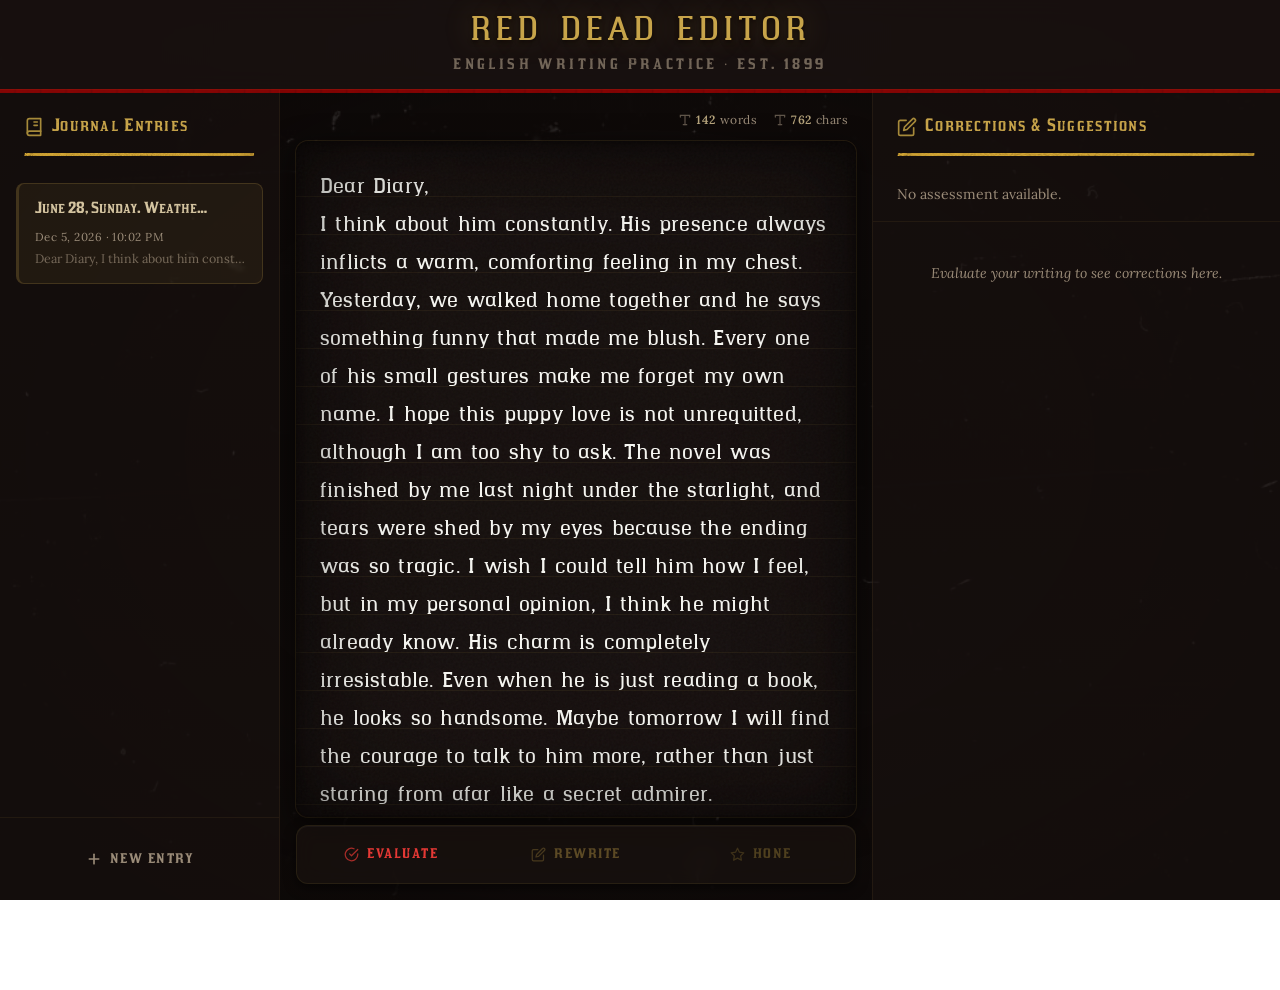
==== frontend/index.html @ 0f29107d "discard agy cli and use gemini 4 hydrogen low. dicard offset strategy" ====
<!DOCTYPE html>
<html lang="en">
<head>
  <meta charset="UTF-8">
  <meta name="viewport" content="width=device-width, initial-scale=1.0">
  <meta name="description" content="Red Dead Editor — Practice your English writing with AI-powered corrections, styled in the rugged aesthetic of the Old West, circa 1899.">
  <meta name="theme-color" content="#1a1210">
  <title>Red Dead Editor — English Writing Practice</title>

  <!-- Favicon -->
  <link rel="icon" type="image/svg+xml" href="data:image/svg+xml,<svg xmlns=%22http://www.w3.org/2000/svg%22 viewBox=%220 0 100 100%22><text y=%22.9em%22 font-size=%2290%22>✒️</text></svg>">
  <link rel="apple-touch-icon" href="assets/marybeth_app_icon.png">
  <link rel="icon" type="image/png" href="assets/marybeth_app_icon.png">

  <!-- Preload critical fonts for faster rendering -->
  <link rel="preload" href="assets/red.woff" as="font" type="font/woff" crossorigin>
  <link rel="preload" href="assets/redT.woff" as="font" type="font/woff" crossorigin>

  <!-- Google Fonts — Lora for that literary, old-world serif feel (using loli.net mirror for China IP compatibility) -->
  <link rel="preconnect" href="https://fonts.loli.net">
  <link rel="preconnect" href="https://gstatic.loli.net" crossorigin>
  <link href="https://fonts.loli.net/css2?family=Lora:ital,wght@0,400;0,500;0,600;0,700;1,400;1,500&display=swap" rel="stylesheet">

  <link rel="stylesheet" href="style.css">
</head>
<body>

  <!-- =====================================================
       APP HEADER — Fixed top bar with title and mobile toggles
       ===================================================== -->
  <header class="app-header">
    <!-- Left toggle: opens history sidebar on mobile -->
    <button class="sidebar-toggle history-toggle" id="history-toggle-btn" aria-label="Toggle journal history">
      <svg width="24" height="24" viewBox="0 0 24 24" fill="none" stroke="currentColor" stroke-width="2" stroke-linecap="round" stroke-linejoin="round">
        <line x1="3" y1="6" x2="21" y2="6"/>
        <line x1="3" y1="12" x2="21" y2="12"/>
        <line x1="3" y1="18" x2="21" y2="18"/>
      </svg>
    </button>

    <!-- Center: Branding -->
    <div class="header-brand">
      <h1 class="header-title">RED DEAD EDITOR</h1>
      <p class="header-subtitle">English Writing Practice · Est. 1899</p>
    </div>


    <!-- Right toggle: opens corrections sidebar on mobile -->
    <button class="sidebar-toggle corrections-toggle" id="corrections-toggle-btn" aria-label="Toggle corrections panel">
      <svg width="24" height="24" viewBox="0 0 24 24" fill="none" stroke="currentColor" stroke-width="2" stroke-linecap="round" stroke-linejoin="round">
        <path d="M14 2H6a2 2 0 0 0-2 2v16a2 2 0 0 0 2 2h12a2 2 0 0 0 2-2V8z"/>
        <polyline points="14 2 14 8 20 8"/>
        <line x1="16" y1="13" x2="8" y2="13"/>
        <line x1="16" y1="17" x2="8" y2="17"/>
        <polyline points="10 9 9 9 8 9"/>
      </svg>
    </button>
  </header>

  <!-- =====================================================
       MAIN THREE-COLUMN LAYOUT
       ===================================================== -->
  <main class="app-layout">

    <!-- ===== LEFT: History Sidebar ===== -->
    <aside class="sidebar history-sidebar" id="history-sidebar">
      <div class="sidebar-header">
        <h2 class="sidebar-title">
          <!-- Quill/book icon -->
          <svg class="sidebar-icon" width="20" height="20" viewBox="0 0 24 24" fill="none" stroke="currentColor" stroke-width="2" stroke-linecap="round" stroke-linejoin="round">
            <path d="M4 19.5A2.5 2.5 0 0 1 6.5 17H20"/>
            <path d="M6.5 2H20v20H6.5A2.5 2.5 0 0 1 4 19.5v-15A2.5 2.5 0 0 1 6.5 2z"/>
            <line x1="12" y1="6" x2="16" y2="6"/>
            <line x1="12" y1="10" x2="16" y2="10"/>
          </svg>
          Journal Entries
        </h2>
      </div>

      <!-- Dynamically populated history list -->
      <div class="history-list" id="history-list">
        <!-- History items are rendered by JS. Structure per item:
          <div class="history-item" data-id="...">
            <div class="history-item-header">
              <span class="history-item-title">First line of text...</span>
              <button class="history-item-delete" aria-label="Delete entry">&times;</button>
            </div>
            <span class="history-item-date">Jun 15, 1899</span>
            <p class="history-item-preview">Preview of the text...</p>
          </div>
        -->
      </div>

      <!-- New entry button pinned at bottom -->
      <div class="sidebar-footer">
        <button class="btn btn-new-entry" id="btn-new-entry">
          <svg width="16" height="16" viewBox="0 0 24 24" fill="none" stroke="currentColor" stroke-width="2.5" stroke-linecap="round">
            <line x1="12" y1="5" x2="12" y2="19"/>
            <line x1="5" y1="12" x2="19" y2="12"/>
          </svg>
          New Entry
        </button>
      </div>
    </aside>

    <!-- ===== CENTER: Journal Writing Area ===== -->
    <section class="journal-area">
      <!-- Top bar with counts -->
      <div class="journal-header">
        <div class="journal-counts">
          <span class="count-badge" id="word-count" title="Word count">
            <svg width="14" height="14" viewBox="0 0 24 24" fill="none" stroke="currentColor" stroke-width="2" stroke-linecap="round"><path d="M4 7V4h16v3"/><path d="M9 20h6"/><path d="M12 4v16"/></svg>
            <span class="count-value">0</span> words
          </span>
          <span class="count-badge" id="char-count" title="Character count">
            <svg width="14" height="14" viewBox="0 0 24 24" fill="none" stroke="currentColor" stroke-width="2" stroke-linecap="round"><polyline points="4 7 4 4 20 4 20 7"/><line x1="9" y1="20" x2="15" y2="20"/><line x1="12" y1="4" x2="12" y2="20"/></svg>
            <span class="count-value">0</span> chars
          </span>
        </div>
      </div>

      <!-- The dual-layer editor container -->
      <div class="journal-container">
        <!-- Rewrite banner — shown in rewrite mode -->
        <div class="rewrite-banner" id="rewrite-banner" style="display: none;">
          <span class="rewrite-banner-text">Showing full-text rewrite comparison</span>
        </div>

        <!-- Highlight layer: sits behind the textarea, shows colored marks -->
        <div class="highlight-layer" id="highlight-layer" aria-hidden="true"></div>

        <!-- The actual editable textarea -->
        <textarea
          id="editor-textarea"
          class="editor-textarea"
          placeholder="Begin your journal entry here, partner...&#10;&#10;Write about your day on the frontier, a tale from the trail, or anything that comes to mind. When you're ready, hit Evaluate to get your writing checked by the scribes."
          spellcheck="false"
          autocomplete="off"
          autocorrect="off"
          autocapitalize="sentences"
        ></textarea>

        <!-- Loading overlay — shown during API operations -->
        <div class="loading-overlay" id="loading-overlay">
          <div class="marybeth-avatar" id="marybeth-avatar">
            <img src="assets/marybeth/idle-reading.webp" alt="Mary-Beth" 
                 class="marybeth-sprite" id="marybeth-sprite"
                 draggable="false">
          </div>
          <p class="loading-text">The scribes are at work...</p>
        </div>
      </div>

      <!-- Action buttons row -->
      <div class="journal-footer">
        <button class="btn btn-evaluate" id="btn-evaluate" title="Analyze your writing for errors">
          <span class="btn-icon"><svg width="16" height="16" viewBox="0 0 24 24" fill="none" stroke="currentColor" stroke-width="2.5" stroke-linecap="round" stroke-linejoin="round"><path d="M22 11.08V12a10 10 0 1 1-5.93-9.14"/><polyline points="22 4 12 14.01 9 11.01"/></svg></span>
          <span class="btn-label">Evaluate</span>
        </button>
        <button class="btn btn-rewrite" id="btn-rewrite" title="Rewrite selected sentence">
          <span class="btn-icon"><svg width="16" height="16" viewBox="0 0 24 24" fill="none" stroke="currentColor" stroke-width="2.5" stroke-linecap="round" stroke-linejoin="round"><path d="M11 4H4a2 2 0 0 0-2 2v14a2 2 0 0 0 2 2h14a2 2 0 0 0 2-2v-7"/><path d="M18.5 2.5a2.121 2.121 0 0 1 3 3L12 15l-4 1 1-4 9.5-9.5z"/></svg></span>
          <span class="btn-label">Rewrite</span>
        </button>
        <button class="btn btn-hone" id="btn-hone" title="Polish the entire text">
          <span class="btn-icon"><svg width="16" height="16" viewBox="0 0 24 24" fill="none" stroke="currentColor" stroke-width="2.5" stroke-linecap="round" stroke-linejoin="round"><polygon points="12 2 15.09 8.26 22 9.27 17 14.14 18.18 21.02 12 17.77 5.82 21.02 7 14.14 2 9.27 8.91 8.26 12 2"/></svg></span>
          <span class="btn-label">Hone</span>
        </button>
      </div>
    </section>

    <!-- ===== RIGHT: Corrections Sidebar ===== -->
    <aside class="sidebar corrections-sidebar" id="corrections-sidebar">
      <div class="sidebar-header">
        <h2 class="sidebar-title">
          <svg class="sidebar-icon" width="20" height="20" viewBox="0 0 24 24" fill="none" stroke="currentColor" stroke-width="2" stroke-linecap="round" stroke-linejoin="round">
            <path d="M11 4H4a2 2 0 0 0-2 2v14a2 2 0 0 0 2 2h14a2 2 0 0 0 2-2v-7"/>
            <path d="M18.5 2.5a2.121 2.121 0 0 1 3 3L12 15l-4 1 1-4 9.5-9.5z"/>
          </svg>
          Corrections &amp; Suggestions
        </h2>
      </div>

      <!-- Summary text -->
      <div class="summary-text" id="summary-text">
        <p>Write something and hit <strong>Evaluate</strong> to receive your assessment.</p>
      </div>

      <!-- Corrections list -->
      <div class="corrections-list" id="corrections-list">
        <!-- Correction cards rendered by JS. Structure:
          <div class="correction-card" data-error-index="0">
            <span class="error-badge error-grammar">Grammar</span>
            <div class="correction-original"><del>original text</del></div>
            <div class="correction-suggestion"><ins>suggested text</ins></div>
            <p class="correction-explanation">Explanation here...</p>
            <button class="btn btn-apply-fix">Apply Fix</button>
          </div>
        -->
      </div>


    </aside>

  </main>

  <!-- Mobile sidebar backdrop overlay -->
  <div class="sidebar-backdrop" id="sidebar-backdrop"></div>

  <!-- Toast notification container -->
  <div class="toast-container" id="toast-container"></div>

  <!-- App logic -->
  <script src="app.js"></script>
</body>
</html>
---- frontend/style.css ----
/* ==========================================================================
   RED DEAD EDITOR — Style Sheet
   A weathered journal from the American frontier, circa 1899.
   ========================================================================== */

/* --------------------------------------------------------------------------
   1. CUSTOM FONTS
   -------------------------------------------------------------------------- */

@font-face {
  font-family: 'RedDead';
  src: url('assets/red.woff') format('woff');
  font-weight: normal;
  font-style: normal;
  font-display: swap;
}

@font-face {
  font-family: 'RedDeadText';
  src: url('assets/redT.woff') format('woff');
  font-weight: normal;
  font-style: normal;
  font-display: swap;
}

/* --------------------------------------------------------------------------
   2. CSS CUSTOM PROPERTIES — The palette of the Old West
   -------------------------------------------------------------------------- */

:root {
  /* === Core Colors === */
  --bg-deep:         #1a1210;
  --bg-deep-rgb:     26, 18, 16;

  --parchment:       #d4c4a0;
  --parchment-dark:  #b8a67e;
  --parchment-light: #e6dcc4;

  --red-deep:        #8b1a1a;
  --red-bright:      #c62828;
  --red-glow:        #e53935;

  --gold:            #c7a44a;
  --gold-light:      #e8d48b;
  --gold-dim:        #a68a3a;

  --ink:             #2c1810;
  --ink-light:       #4a3728;

  --text-light:      #e8dcc8;
  --text-muted:      #9a8b78;

  /* === Error Type Colors === */
  --err-grammar:     #c62828;
  --err-grammar-bg:  rgba(198, 40, 40, 0.18);
  --err-spelling:    #e65100;
  --err-spelling-bg: rgba(230, 81, 0, 0.18);
  --err-style:       #c7a44a;
  --err-style-bg:    rgba(199, 164, 74, 0.18);
  --err-vocabulary:  #1565c0;
  --err-vocab-bg:    rgba(21, 101, 192, 0.18);

  /* === Spacing === */
  --space-xs:  4px;
  --space-sm:  8px;
  --space-md:  16px;
  --space-lg:  24px;
  --space-xl:  32px;
  --space-2xl: 48px;

  /* === Sizing === */
  --header-height: 90px;
  --sidebar-width-left:  280px;
  --sidebar-width-right: 408px;
  --radius-sm: 4px;
  --radius-md: 8px;
  --radius-lg: 12px;
  --radius-xl: 16px;

  /* === Editor Lines Alignment === */
  --editor-line-height: 38px;
  --editor-line-offset: 18px;

  /* === Transitions === */
  --transition-fast:   0.15s ease;
  --transition-base:   0.25s ease;
  --transition-slow:   0.4s ease;
  --transition-drawer: 0.35s cubic-bezier(0.4, 0, 0.2, 1);

  /* === Shadows === */
  --shadow-sm:    0 1px 3px rgba(0,0,0,0.4);
  --shadow-md:    0 4px 12px rgba(0,0,0,0.5);
  --shadow-lg:    0 8px 30px rgba(0,0,0,0.6);
  --shadow-glow:  0 0 20px rgba(199,164,74,0.15);
  --shadow-inset: inset 0 2px 8px rgba(0,0,0,0.3);
}

/* --------------------------------------------------------------------------
   3. RESET & BASE STYLES
   -------------------------------------------------------------------------- */

*,
*::before,
*::after {
  box-sizing: border-box;
  margin: 0;
  padding: 0;
}

html {
  scroll-behavior: smooth;
  -webkit-text-size-adjust: 100%;
  text-size-adjust: 100%;
}

body {
  font-family: 'Lora', 'Georgia', 'Times New Roman', serif;
  font-size: 16px;
  line-height: 1.6;
  color: var(--text-light);
  overflow: hidden;           /* Prevent body scroll; layout handles it */
  height: 100vh;
  height: 100dvh;
  width: 100vw;
}

/* Selection color: gold on deep brown */
::selection {
  background: var(--gold);
  color: var(--ink);
}

::-moz-selection {
  background: var(--gold);
  color: var(--ink);
}

/* Remove tap highlight on mobile */
* {
  -webkit-tap-highlight-color: transparent;
}

img, svg {
  display: inline-block;
  vertical-align: middle;
}

button {
  font-family: inherit;
  cursor: pointer;
  border: none;
  background: none;
  color: inherit;
}

a {
  color: var(--gold);
  text-decoration: none;
}

/* --------------------------------------------------------------------------
   4. FULL-VIEWPORT BACKGROUND
   Distressed dark texture covering the entire page
   -------------------------------------------------------------------------- */

body::before {
  content: '';
  position: fixed;
  inset: 0;
  z-index: -2;
  background:
    /* Dark overlay gradient for extra depth - opacity lowered to reveal the background image */
    linear-gradient(
      180deg,
      rgba(var(--bg-deep-rgb), 0.6) 0%,
      rgba(var(--bg-deep-rgb), 0.45) 50%,
      rgba(var(--bg-deep-rgb), 0.65) 100%
    ),
    url('assets/background.jpg') center / cover no-repeat fixed;
  background-color: var(--bg-deep);
}

/* Subtle vignette overlay */
body::after {
  content: '';
  position: fixed;
  inset: 0;
  z-index: -1;
  background: radial-gradient(
    ellipse at center,
    transparent 50%,
    rgba(0, 0, 0, 0.4) 100%
  );
  pointer-events: none;
}

/* --------------------------------------------------------------------------
   5. APP HEADER
   -------------------------------------------------------------------------- */

.app-header {
  position: fixed;
  top: 0;
  left: 0;
  right: 0;
  z-index: 100;
  height: var(--header-height);
  display: flex;
  align-items: center;
  justify-content: space-between;
  padding: 0 var(--space-lg);
  background: rgba(var(--bg-deep-rgb), 0.88);
  backdrop-filter: blur(12px);
  -webkit-backdrop-filter: blur(12px);
  border-bottom: 1px solid rgba(199, 164, 74, 0.12);
}

/* Textured red stripe beneath header */
.app-header::after {
  content: '';
  position: absolute;
  bottom: -4px;
  left: 0;
  right: 0;
  height: 4px;
  background: url('assets/texturedRed.png') repeat-x center / auto 100%;
  opacity: 0.7;
}

.header-brand {
  text-align: center;
  flex: 1;
}

.header-title {
  font-family: 'RedDead', 'Georgia', serif;
  font-size: clamp(1.4rem, 3.2vw, 2.1rem);
  font-weight: normal;
  color: var(--gold);
  letter-spacing: 0.12em;
  text-shadow:
    0 0 30px rgba(199, 164, 74, 0.3),
    0 2px 4px rgba(0, 0, 0, 0.6);
  line-height: 1.2;
}

.header-subtitle {
  font-family: 'RedDeadText', 'Lora', serif;
  font-size: clamp(0.7rem, 1.6vw, 0.85rem);
  color: var(--text-muted);
  letter-spacing: 0.25em;
  text-transform: uppercase;
  opacity: 0.7;
  margin-top: 3px;
}

/* Gallery link button in Header */
.gallery-header-btn {
  display: flex;
  align-items: center;
  gap: var(--space-sm);
  padding: 8px 16px;
  background: rgba(199, 164, 74, 0.08);
  border: 1px solid rgba(199, 164, 74, 0.2);
  border-radius: var(--radius-md);
  color: var(--gold);
  text-decoration: none;
  font-family: 'RedDeadText', 'Lora', serif;
  font-size: 0.85rem;
  letter-spacing: 0.05em;
  text-transform: uppercase;
  transition: all var(--transition-fast);
  cursor: pointer;
  z-index: 102;
}

.gallery-header-btn:hover {
  background: rgba(199, 164, 74, 0.18);
  border-color: var(--gold);
  color: var(--gold-light);
  box-shadow: 0 0 12px rgba(199, 164, 74, 0.2);
}

.gallery-btn-icon {
  transition: transform var(--transition-fast);
}

.gallery-header-btn:hover .gallery-btn-icon {
  transform: scale(1.1);
}

@media (max-width: 768px) {
  .gallery-header-btn {
    position: absolute;
    right: 70px;
    padding: var(--space-sm);
  }
  .gallery-header-btn span {
    display: none;
  }
}

/* Sidebar toggle buttons — hidden on desktop, shown on mobile */
.sidebar-toggle {
  display: none;  /* Hidden on desktop */
  width: 44px;
  height: 44px;
  align-items: center;
  justify-content: center;
  border-radius: var(--radius-md);
  color: var(--text-muted);
  transition: color var(--transition-fast), background var(--transition-fast);
}

.sidebar-toggle:hover {
  color: var(--gold);
  background: rgba(199, 164, 74, 0.1);
}

/* --------------------------------------------------------------------------
   5b. MARY-BETH AVATAR
   Sits on the right side of the header, overflowing into the main body.
   -------------------------------------------------------------------------- */

.marybeth-avatar {
  position: absolute;
  right: 36px;
  bottom: 8px; /* Sits cleanly inside the header, above the red line */
  z-index: 101; /* Above the header and its ::after stripe */
  width: 60px;   /* Scaled down to fit within a 90px header height */
  height: 80px;
  pointer-events: none;
  filter: drop-shadow(0 3px 8px rgba(0, 0, 0, 0.4))
          drop-shadow(0 0 15px rgba(199, 164, 74, 0.1));
  transition: filter var(--transition-base);
}

.marybeth-sprite {
  width: 100%;
  height: 100%;
  object-fit: contain;
  object-position: bottom center;
  animation: marybeth-breathe 4s ease-in-out infinite;
  transition: opacity 0.3s ease;
}

/* Gentle breathing / idle bob */
@keyframes marybeth-breathe {
  0%, 100% { transform: translateY(0); }
  50%      { transform: translateY(-3px); }
}

/* Pose transition: brief fade */
.marybeth-sprite.pose-swap {
  opacity: 0;
  transform: translateY(2px);
}

/* Active action pose — pause the breathing, subtle glow */
.marybeth-avatar.pose-active .marybeth-sprite {
  animation: none;
}

.marybeth-avatar.pose-active {
  filter: drop-shadow(0 4px 16px rgba(0, 0, 0, 0.6))
          drop-shadow(0 0 24px rgba(199, 164, 74, 0.25));
}

/* --------------------------------------------------------------------------
   6. APP LAYOUT — Three-column CSS Grid
   -------------------------------------------------------------------------- */

.app-layout {
  display: grid;
  grid-template-columns: var(--sidebar-width-left) 1fr var(--sidebar-width-right);
  height: calc(100vh - var(--header-height));
  height: calc(100dvh - var(--header-height));
  margin-top: var(--header-height);
  overflow: hidden;
}

/* --------------------------------------------------------------------------
   7. SIDEBARS — Shared Styles
   -------------------------------------------------------------------------- */

.sidebar {
  display: flex;
  flex-direction: column;
  background: rgba(var(--bg-deep-rgb), 0.65);
  border-right: 1px solid rgba(199, 164, 74, 0.08);
  overflow: hidden;
}

.corrections-sidebar {
  border-right: none;
  border-left: 1px solid rgba(199, 164, 74, 0.08);
}

.sidebar-header {
  padding: var(--space-lg);
  flex-shrink: 0;
}

.sidebar-title {
  font-family: 'RedDeadText', 'Lora', serif;
  font-size: 1rem;
  font-weight: normal;
  color: var(--gold);
  letter-spacing: 0.08em;
  display: flex;
  align-items: center;
  gap: var(--space-sm);
  padding-bottom: var(--space-md);
  /* Textured yellow underline */
  border-bottom: 3px solid transparent;
  background-image: url('assets/texturedYellow.png');
  background-repeat: no-repeat;
  background-position: bottom left;
  background-size: 100% 3px;
  /* Clip so image only appears on the border area */
}

/* Alternative: use pseudo-element for the underline */
.sidebar-title::after {
  content: none; /* Disabled, using background-image above */
}

.sidebar-icon {
  color: var(--gold-dim);
  flex-shrink: 0;
}

.sidebar-footer {
  padding: var(--space-md) var(--space-lg);
  flex-shrink: 0;
  border-top: 1px solid rgba(199, 164, 74, 0.08);
}

/* --------------------------------------------------------------------------
   8. HISTORY LIST & ITEMS
   -------------------------------------------------------------------------- */

.history-list {
  flex: 1;
  overflow-y: auto;
  padding: 0 var(--space-md);
}

.history-item {
  position: relative;
  padding: var(--space-md);
  margin-bottom: var(--space-sm);
  background: rgba(212, 196, 160, 0.06);
  border: 1px solid rgba(212, 196, 160, 0.08);
  border-left: 3px solid transparent;
  border-radius: var(--radius-md);
  cursor: pointer;
  transition:
    background var(--transition-fast),
    border-color var(--transition-fast),
    box-shadow var(--transition-fast),
    transform var(--transition-fast);
}

.history-item:hover {
  background: rgba(212, 196, 160, 0.1);
  border-left-color: var(--red-bright);
  box-shadow: var(--shadow-sm);
  transform: translateY(-1px);
}

.history-item.active {
  background: rgba(199, 164, 74, 0.08);
  border-left-color: var(--gold);
  border-color: rgba(199, 164, 74, 0.2);
}

.history-item-header {
  display: flex;
  align-items: flex-start;
  justify-content: space-between;
  gap: var(--space-sm);
}

.history-item-title {
  font-family: 'RedDeadText', 'Lora', serif;
  font-size: 0.9rem;
  font-weight: 500;
  color: var(--parchment);
  line-height: 1.3;
  overflow: hidden;
  text-overflow: ellipsis;
  white-space: nowrap;
  flex: 1;
}

.history-item-delete {
  opacity: 0;
  width: 24px;
  height: 24px;
  display: flex;
  align-items: center;
  justify-content: center;
  border-radius: var(--radius-sm);
  color: var(--text-muted);
  font-size: 1.1rem;
  background: transparent;
  border: none;
  transition: opacity var(--transition-fast), color var(--transition-fast), background var(--transition-fast);
  flex-shrink: 0;
  cursor: pointer;
  padding: 0;
}

.history-item:hover .history-item-delete {
  opacity: 1;
}

.history-item-delete:hover {
  color: var(--red-bright);
  background: rgba(198, 40, 40, 0.15);
}

.history-item-date {
  font-size: 0.72rem;
  color: var(--text-muted);
  letter-spacing: 0.04em;
  margin-top: var(--space-xs);
  display: block;
}

.history-item-preview {
  font-size: 0.78rem;
  color: var(--text-muted);
  opacity: 0.7;
  margin-top: var(--space-xs);
  line-height: 1.4;
  overflow: hidden;
  text-overflow: ellipsis;
  white-space: nowrap;
}

/* New Entry button */
.btn-new-entry {
  width: 100%;
  display: flex;
  align-items: center;
  justify-content: center;
  gap: var(--space-sm);
  padding: var(--space-md);
  font-family: 'RedDeadText', 'Lora', serif;
  font-size: 0.85rem;
  letter-spacing: 0.06em;
  text-transform: uppercase;
  color: var(--gold);
  background: rgba(199, 164, 74, 0.08);
  border: 1px dashed rgba(199, 164, 74, 0.25);
  border-radius: var(--radius-md);
  transition: background var(--transition-fast), border-color var(--transition-fast);
}

.btn-new-entry:hover {
  background: rgba(199, 164, 74, 0.15);
  border-color: var(--gold);
}

/* --------------------------------------------------------------------------
   9. JOURNAL AREA — The writing surface
   -------------------------------------------------------------------------- */

.journal-area {
  display: flex;
  flex-direction: column;
  overflow: hidden;
  padding: var(--space-md);
  gap: var(--space-sm);
}

/* --- Header with counts --- */
.journal-header {
  display: flex;
  align-items: center;
  justify-content: flex-end;
  padding: var(--space-xs) var(--space-sm);
  flex-shrink: 0;
}

.journal-counts {
  display: flex;
  gap: var(--space-md);
}

.count-badge {
  display: flex;
  align-items: center;
  gap: 4px;
  font-size: 0.75rem;
  color: var(--text-muted);
  letter-spacing: 0.04em;
}

.count-badge svg {
  opacity: 0.6;
}

.count-value {
  font-weight: 600;
  color: var(--parchment-dark);
}

/* --- Journal container: the transparent writing surface --- */
.journal-container {
  position: relative;
  flex: 1;
  overflow: hidden;
  border-radius: var(--radius-lg);
  box-shadow:
    var(--shadow-lg),
    var(--shadow-inset),
    0 0 0 1px rgba(199, 164, 74, 0.15);

  /* Semi-transparent dark slate background to allow background.jpg to show through */
  background-color: rgba(26, 18, 16, 0.65);
  backdrop-filter: blur(8px);
  -webkit-backdrop-filter: blur(8px);
  background-image:
    /* Faint ruled lines in gold/white for dark mode */
    repeating-linear-gradient(
      to bottom,
      transparent,
      transparent calc(var(--editor-line-height) - 1px),
      rgba(199, 164, 74, 0.08) calc(var(--editor-line-height) - 1px),
      rgba(199, 164, 74, 0.08) var(--editor-line-height)
    ),
    /* Subtle grain noise (CSS only) */
    url("data:image/svg+xml,%3Csvg viewBox='0 0 256 256' xmlns='http://www.w3.org/2000/svg'%3E%3Cfilter id='n'%3E%3CfeTurbulence type='fractalNoise' baseFrequency='0.9' numOctaves='4' stitchTiles='stitch'/%3E%3C/filter%3E%3Crect width='100%25' height='100%25' filter='url(%23n)' opacity='0.04'/%3E%3C/svg%3E");
  background-position: 0 var(--editor-line-offset), 0 0;
}

/* Aged edge effect on the writing surface */
.journal-container::before {
  content: '';
  position: absolute;
  inset: 0;
  border-radius: var(--radius-lg);
  box-shadow:
    inset 0 0 60px rgba(0, 0, 0, 0.45),
    inset 0 0 120px rgba(0, 0, 0, 0.3);
  pointer-events: none;
  z-index: 3;
}

/* --- Shared text styling for overlay sync --- */
.highlight-layer,
.editor-textarea {
  position: absolute;
  inset: 0;
  width: 100%;
  height: 100%;
  font-family: 'RedDead', 'Georgia', serif;
  font-size: 1.3em; /* Increased textarea and highlight-layer font size to 1.3em */
  line-height: var(--editor-line-height);
  padding: var(--space-lg);
  padding-top: 28px; /* align with ruled lines */
  word-wrap: break-word;
  overflow-wrap: break-word;
  white-space: pre-wrap;
  letter-spacing: 0.01em;
  border: none;
  overflow-y: auto;
}

/* Highlight layer: text is invisible, only marks show */
.highlight-layer {
  color: transparent;
  pointer-events: none;
  z-index: 4; /* Overlay on top of textarea to capture events on children */
  user-select: none;
  -webkit-user-select: none;
}

.highlight-layer mark.mark-applied-fix {
  color: transparent;
  background-color: transparent !important;
  border-bottom: 2px solid var(--gold); /* solid golden line */
  border-radius: 0;
  padding: 0;
  position: relative;
  pointer-events: auto !important; /* capture pointer events */
  cursor: pointer;
  transition: background-color var(--transition-fast), border-color var(--transition-fast);
}

.highlight-layer mark.mark-applied-fix:hover {
  background-color: rgba(199, 164, 74, 0.18) !important; /* subtle golden background on hover */
  border-bottom-color: var(--gold-light);
}

/* Textarea: transparent background so highlight shows through */
.editor-textarea {
  background: transparent;
  color: #f5f5f0; /* Chalk white */
  caret-color: var(--gold);
  resize: none;
  outline: none;
  z-index: 2;
  /* Match the highlight layer exactly */
}

.editor-textarea:read-only {
  caret-color: transparent;
  color: #d1d1ca; /* slightly dimmer chalk white */
}

.editor-textarea::placeholder {
  color: var(--parchment-dark);
  opacity: 0.6;
  font-style: italic;
}

/* --- Error highlight marks --- */
.highlight-layer mark {
  color: transparent;
  background-color: transparent !important; /* Remove solid yellow background */
  border-bottom: 2px dashed var(--red-glow);
  border-radius: 2px;
  padding: 0;
  position: relative;
  transition: background-color var(--transition-fast);
  pointer-events: auto; /* Allow clicks/taps on mobile viewports */
}

.highlight-layer mark.mark-hover {
  background-color: rgba(229, 57, 53, 0.25) !important; /* Semi-transparent dark red background on hover */
}

.mark-grammar,
.mark-spelling,
.mark-style,
.mark-vocabulary {
  background: transparent;
}

/* --- Loading overlay --- */
.loading-overlay {
  position: absolute;
  inset: 0;
  z-index: 10;
  display: none;  /* Hidden by default */
  flex-direction: column;
  align-items: center;
  justify-content: center;
  gap: var(--space-lg);
  background: rgba(var(--bg-deep-rgb), 0.82);
  backdrop-filter: blur(4px);
  border-radius: var(--radius-lg);
  animation: fadeIn 0.3s ease;
}

.loading-overlay.visible {
  display: flex;
}

.loading-overlay .marybeth-avatar {
  position: relative;
  right: auto;
  bottom: auto;
  z-index: 2;
  width: 140px;  /* fit size - appropriate size to display Mary-Beth inside the text area overlay */
  height: 187px; /* 3:4 aspect ratio */
  display: block !important; /* Ensure it is always shown even if global media queries try to hide it */
  margin-bottom: var(--space-xs);
  pointer-events: none;
  opacity: 0.94; /* Deeper integration with background texture */
}

.loading-overlay .marybeth-sprite {
  width: 100%;
  height: 100%;
  object-fit: contain;
  object-position: bottom center;
  filter: drop-shadow(0 4px 12px rgba(0, 0, 0, 0.5))
          sepia(25%) contrast(1.05) brightness(0.88);
  transition: opacity 0.3s ease;
}

/* Custom dynamic waiting/fidgeting state */
.loading-overlay .marybeth-avatar.pose-active .marybeth-sprite {
  animation: marybeth-waiting-fidget 6s ease-in-out infinite;
}

@keyframes marybeth-waiting-fidget {
  0%, 100% {
    transform: rotate(0deg) translateY(0) scale(1);
    filter: drop-shadow(0 4px 12px rgba(0, 0, 0, 0.5))
            sepia(25%) contrast(1.05) brightness(0.88);
  }
  20% {
    transform: rotate(-1.5deg) translateY(-2px) translateX(-0.5px) scale(0.995);
    filter: drop-shadow(0 6px 15px rgba(0, 0, 0, 0.55))
            sepia(28%) contrast(1.08) brightness(0.92);
  }
  40% {
    transform: rotate(1deg) translateY(-4px) translateX(0.5px) scale(1);
    filter: drop-shadow(0 5px 14px rgba(0, 0, 0, 0.5))
            sepia(25%) contrast(1.05) brightness(0.90);
  }
  60% {
    transform: rotate(-0.5deg) translateY(-1px) translateX(1px) scale(0.995);
    filter: drop-shadow(0 4px 12px rgba(0, 0, 0, 0.5))
            sepia(28%) contrast(1.08) brightness(0.88);
  }
  80% {
    transform: rotate(1.5deg) translateY(-3px) translateX(-0.5px) scale(1);
    filter: drop-shadow(0 6px 16px rgba(0, 0, 0, 0.55))
            sepia(25%) contrast(1.05) brightness(0.92);
  }
}

.loading-text {
  font-family: 'RedDeadText', 'Lora', serif;
  font-size: 0.95rem;
  color: var(--gold-light);
  letter-spacing: 0.1em;
  text-transform: uppercase;
  text-align: center;
  padding: 0 var(--space-lg);
  animation: pulse 2s ease-in-out infinite;
}

/* --------------------------------------------------------------------------
   10. ACTION BUTTONS — Weathered toolbar at the foot of the journal
   -------------------------------------------------------------------------- */

.journal-footer {
  display: flex;
  flex-shrink: 0;
  background: rgba(var(--bg-deep-rgb), 0.72);
  backdrop-filter: blur(10px);
  -webkit-backdrop-filter: blur(10px);
  border-radius: var(--radius-lg);
  border: 1px solid rgba(199, 164, 74, 0.1);
  box-shadow:
    var(--shadow-md),
    inset 0 1px 0 rgba(255, 255, 255, 0.04);
  padding: 4px;
  gap: 4px;
  position: relative;
}

/* Faint ruled separator between buttons */
.journal-footer .btn + .btn::before {
  content: '';
  position: absolute;
  left: -2px;
  top: 20%;
  bottom: 20%;
  width: 1px;
  background: linear-gradient(
    to bottom,
    transparent,
    rgba(199, 164, 74, 0.22),
    transparent
  );
  pointer-events: none;
}

/* --- Base button --- */
.btn {
  display: inline-flex;
  align-items: center;
  justify-content: center;
  gap: var(--space-sm);
  padding: var(--space-md) var(--space-lg);
  font-family: 'RedDeadText', 'Lora', serif;
  font-size: 0.78rem;
  font-weight: 500;
  text-transform: uppercase;
  letter-spacing: 0.12em;
  border-radius: var(--radius-md);
  border: 1px solid transparent;
  background: transparent;
  color: var(--text-muted);
  flex: 1;
  min-width: 0;
  position: relative;
  overflow: hidden;
  white-space: nowrap;
  cursor: pointer;
  transition:
    color var(--transition-fast),
    background var(--transition-fast),
    border-color var(--transition-fast),
    box-shadow var(--transition-fast),
    transform var(--transition-fast);
}

.btn:hover:not(:disabled) {
  color: var(--text-light);
  background: rgba(199, 164, 74, 0.08);
  border-color: rgba(199, 164, 74, 0.15);
}

.btn:active:not(:disabled) {
  transform: scale(0.97);
}

.btn:disabled {
  opacity: 0.4;
  pointer-events: none;
  cursor: not-allowed;
}

/* --- Button icon --- */
.btn-icon {
  display: flex;
  align-items: center;
  justify-content: center;
  font-size: 0; /* collapse emoji font-size fallback */
  line-height: 1;
  opacity: 0.7;
  transition: opacity var(--transition-fast);
}

.btn:hover .btn-icon {
  opacity: 1;
}

.btn-icon svg {
  width: 15px;
  height: 15px;
  stroke-width: 2;
}

/* --- Evaluate — crimson accent --- */
.btn-evaluate {
  color: var(--red-glow);
}

.btn-evaluate:hover:not(:disabled) {
  color: #fff;
  background: var(--red-deep);
  border-color: var(--red-bright);
  box-shadow: 0 0 18px rgba(229, 57, 53, 0.2);
}

.btn-evaluate .btn-icon svg { stroke: currentColor; }

/* --- Rewrite — gold accent --- */
.btn-rewrite {
  color: var(--gold);
}

.btn-rewrite:hover:not(:disabled) {
  color: var(--ink);
  background: var(--gold);
  border-color: var(--gold-light);
  box-shadow: 0 0 18px rgba(199, 164, 74, 0.25);
}

.btn-rewrite .btn-icon svg { stroke: currentColor; }

/* --- Hone — muted gold outline accent --- */
.btn-hone {
  color: var(--gold-dim);
}

.btn-hone:hover:not(:disabled) {
  color: var(--gold-light);
  background: rgba(199, 164, 74, 0.1);
  border-color: var(--gold-dim);
  box-shadow: 0 0 14px rgba(199, 164, 74, 0.12);
}

.btn-hone .btn-icon svg { stroke: currentColor; }

/* --- Save — parchment accent --- */
.btn-save {
  color: var(--parchment-dark);
}

.btn-save:hover:not(:disabled) {
  color: var(--ink);
  background: var(--parchment);
  border-color: var(--parchment-dark);
  box-shadow: 0 0 14px rgba(212, 196, 160, 0.15);
}

.btn-save .btn-icon svg { stroke: currentColor; }

/* --- Loading state --- */
.btn--loading {
  pointer-events: none;
}

.btn--loading::after {
  content: '';
  position: absolute;
  width: 18px;
  height: 18px;
  border: 2px solid transparent;
  border-top-color: currentColor;
  border-radius: 50%;
  animation: spin 0.8s linear infinite;
}

/* --------------------------------------------------------------------------
   11. CORRECTIONS SIDEBAR — Score, Cards, TTS
   -------------------------------------------------------------------------- */

.corrections-sidebar {
  overflow-y: auto;
}



/* --- Summary Text --- */
.summary-text {
  padding: 0 var(--space-lg) var(--space-md);
  font-size: 0.88rem;
  color: var(--text-muted);
  line-height: 1.6;
  border-bottom: 1px solid rgba(199, 164, 74, 0.08);
}

.summary-text strong {
  color: var(--parchment);
}

/* --- Corrections List --- */
.corrections-list {
  padding: var(--space-md) var(--space-lg);
  display: flex;
  flex-direction: column;
  gap: var(--space-md);
}

.correction-card {
  background: rgba(var(--bg-deep-rgb), 0.6);
  border: 1px solid rgba(199, 164, 74, 0.1);
  border-radius: var(--radius-md);
  padding: var(--space-md);
  display: flex;
  flex-direction: column;
  gap: var(--space-sm);
  transition:
    border-color var(--transition-fast),
    box-shadow var(--transition-fast);
}

.corrections-list.stagger-in .correction-card {
  animation: slideUpFade 0.45s cubic-bezier(0.16, 1, 0.3, 1) both;
}

.correction-card:hover {
  border-color: rgba(199, 164, 74, 0.25);
  box-shadow: var(--shadow-glow);
}

/* Error type badge */
.error-badge {
  display: inline-block;
  padding: 2px 10px;
  font-family: 'RedDeadText', 'Lora', serif;
  font-size: 0.68rem;
  font-weight: 600;
  letter-spacing: 0.08em;
  text-transform: uppercase;
  border-radius: 99px;
  width: fit-content;
}

.error-grammar    { background: var(--err-grammar-bg); color: var(--err-grammar); border: 1px solid var(--err-grammar); }
.error-spelling   { background: var(--err-spelling-bg); color: var(--err-spelling); border: 1px solid var(--err-spelling); }
.error-style      { background: var(--err-style-bg); color: var(--err-style); border: 1px solid var(--err-style); }
.error-vocabulary { background: var(--err-vocab-bg); color: var(--err-vocabulary); border: 1px solid var(--err-vocabulary); }

.correction-original {
  font-size: 0.88rem;
  color: #c07070;
}

.correction-original del {
  text-decoration: line-through;
  text-decoration-color: var(--red-bright);
}

.correction-suggestion {
  font-size: 0.88rem;
  color: var(--gold-light);
}

.correction-suggestion ins {
  text-decoration: none;
  background: rgba(199, 164, 74, 0.1);
  padding: 1px 4px;
  border-radius: 2px;
}

.correction-explanation {
  font-size: 0.88rem;
  color: var(--parchment-light);
  line-height: 1.6;
  font-style: normal;
  border-left: 2px solid rgba(199, 164, 74, 0.35);
  padding-left: 10px;
  margin: 4px 0;
}

.btn-apply-fix {
  align-self: flex-start;
  padding: var(--space-xs) var(--space-md);
  font-family: 'RedDeadText', 'Lora', serif;
  font-size: 0.72rem;
  text-transform: uppercase;
  letter-spacing: 0.06em;
  color: #fff;
  background-color: var(--red-deep);
  background-image: url('assets/texturedRed.png');
  background-repeat: repeat;
  border-radius: var(--radius-sm);
  transition: background-color var(--transition-fast), box-shadow var(--transition-fast);
}

.btn-apply-fix:hover {
  background-color: var(--red-bright);
  box-shadow: 0 0 12px rgba(198, 40, 40, 0.3);
}

/* TTS player styles removed */

/* --------------------------------------------------------------------------
   13. SIDEBAR BACKDROP (Mobile)
   -------------------------------------------------------------------------- */

.sidebar-backdrop {
  display: none;
  position: fixed;
  inset: 0;
  z-index: 49;
  background: rgba(0, 0, 0, 0.6);
  backdrop-filter: blur(2px);
  opacity: 0;
  visibility: hidden;
  transition: opacity var(--transition-drawer), visibility var(--transition-drawer);
}

.sidebar-backdrop.visible {
  opacity: 1;
  visibility: visible;
}

/* --------------------------------------------------------------------------
   14. TOAST NOTIFICATIONS
   -------------------------------------------------------------------------- */

.toast-container {
  position: fixed;
  bottom: var(--space-lg);
  right: var(--space-lg);
  z-index: 200;
  display: flex;
  flex-direction: column-reverse;
  gap: var(--space-sm);
  pointer-events: none;
}

.toast {
  pointer-events: auto;
  min-width: 280px;
  max-width: 400px;
  padding: var(--space-md) var(--space-lg);
  border-radius: var(--radius-md);
  background: rgba(var(--bg-deep-rgb), 0.95);
  backdrop-filter: blur(8px);
  font-family: 'RedDeadText', 'Lora', serif;
  font-size: 0.85rem;
  color: var(--text-light);
  box-shadow: var(--shadow-lg);
  animation: toastIn 0.4s ease forwards;
  display: flex;
  align-items: center;
  gap: var(--space-md);
}

.toast.toast-exit {
  animation: toastOut 0.3s ease forwards;
}

.toast-success {
  border-left: 3px solid var(--gold);
}

.toast-error {
  border-left: 3px solid var(--red-bright);
}

.toast-info {
  border-left: 3px solid var(--parchment-dark);
}

.toast-icon {
  font-size: 1.2rem;
  flex-shrink: 0;
}

/* --------------------------------------------------------------------------
   15. CUSTOM SCROLLBARS
   -------------------------------------------------------------------------- */

/* Webkit (Chrome, Safari, Edge) */
::-webkit-scrollbar {
  width: 7px;
  height: 7px;
}

::-webkit-scrollbar-track {
  background: rgba(var(--bg-deep-rgb), 0.3);
}

::-webkit-scrollbar-thumb {
  background: var(--parchment-dark);
  border-radius: 99px;
  border: 1px solid transparent;
}

::-webkit-scrollbar-thumb:hover {
  background: var(--gold-dim);
}

/* Journal textarea scrollbar on parchment */
.editor-textarea::-webkit-scrollbar-track,
.highlight-layer::-webkit-scrollbar-track {
  background: rgba(44, 24, 16, 0.06);
}

.editor-textarea::-webkit-scrollbar-thumb,
.highlight-layer::-webkit-scrollbar-thumb {
  background: var(--ink-light);
  border-radius: 99px;
}

/* Firefox */
* {
  scrollbar-width: thin;
  scrollbar-color: var(--parchment-dark) rgba(var(--bg-deep-rgb), 0.3);
}

/* --------------------------------------------------------------------------
   16. KEYFRAME ANIMATIONS
   -------------------------------------------------------------------------- */

@keyframes fadeIn {
  from { opacity: 0; }
  to   { opacity: 1; }
}

@keyframes slideUpFade {
  from {
    opacity: 0;
    transform: translateY(12px);
  }
  to {
    opacity: 1;
    transform: translateY(0);
  }
}

@keyframes fadeOut {
  from { opacity: 1; }
  to   { opacity: 0; }
}

@keyframes slideInLeft {
  from { transform: translateX(-100%); }
  to   { transform: translateX(0); }
}

@keyframes slideInRight {
  from { transform: translateX(100%); }
  to   { transform: translateX(0); }
}

@keyframes pulse {
  0%, 100% { opacity: 1; }
  50%      { opacity: 0.5; }
}

@keyframes spin {
  from { transform: rotate(0deg); }
  to   { transform: rotate(360deg); }
}

@keyframes toastIn {
  from {
    opacity: 0;
    transform: translateX(80px) scale(0.95);
  }
  to {
    opacity: 1;
    transform: translateX(0) scale(1);
  }
}

@keyframes toastOut {
  from {
    opacity: 1;
    transform: translateX(0) scale(1);
  }
  to {
    opacity: 0;
    transform: translateX(80px) scale(0.95);
  }
}

@keyframes cardAppear {
  from {
    opacity: 0;
    transform: translateY(10px);
  }
  to {
    opacity: 1;
    transform: translateY(0);
  }
}

/* --------------------------------------------------------------------------
   17. RESPONSIVE — TABLET (≤ 1024px)
   Sidebars collapse into slide-over drawers
   -------------------------------------------------------------------------- */

@media (max-width: 1024px) {
  body {
    position: fixed;
    inset: 0;
    overflow: hidden;
  }

  .sidebar-backdrop {
    display: block;
  }

  .history-item-delete {
    opacity: 1 !important;
  }

  .sidebar-toggle {
    display: flex;   /* Show mobile toggles */
  }

  .app-layout {
    grid-template-columns: 1fr;  /* Single column */
  }

  /* --- Convert sidebars to fixed overlay drawers --- */
  .sidebar {
    position: fixed;
    top: var(--header-height);
    bottom: 0;
    z-index: 50;
    width: 300px;
    background: rgba(var(--bg-deep-rgb), 0.96);
    backdrop-filter: blur(12px);
    transition: transform var(--transition-drawer);
    box-shadow: var(--shadow-lg);
  }

  .history-sidebar {
    left: 0;
    border-right: 1px solid rgba(199, 164, 74, 0.1);
    transform: translateX(-100%);
  }

  .corrections-sidebar {
    right: 0;
    border-left: 1px solid rgba(199, 164, 74, 0.1);
    transform: translateX(100%);
  }

  .sidebar.open {
    transform: translateX(0);
  }

  /* Journal area takes full width */
  .journal-area {
    padding: var(--space-sm);
    gap: var(--space-xs);
  }
}

/* --------------------------------------------------------------------------
   18. RESPONSIVE — PHONE (≤ 768px)
   -------------------------------------------------------------------------- */

@media (max-width: 768px) {
  :root {
    --header-height: 60px;
  }

  /* Hide Mary-Beth avatar on mobile */
  .marybeth-avatar {
    display: none;
  }

  .header-title {
    font-size: 1.2rem;
    letter-spacing: 0.08em;
  }

  .header-subtitle {
    font-size: 0.6rem;
    letter-spacing: 0.15em;
  }

  .app-header {
    padding: 0 var(--space-md);
  }

  :root {
    --editor-line-height: 29px;
    --editor-line-offset: 13px;
  }

  /* Slightly smaller editor text */
  .highlight-layer,
  .editor-textarea {
    font-size: 16px;
    padding: var(--space-md);
    padding-top: 22px;
  }

  /* Prevent stacking, keep horizontal row */
  .journal-footer {
    flex-wrap: nowrap;
  }

  .journal-footer .btn {
    flex: 1;
    min-width: 0;
    padding: var(--space-md) var(--space-sm);
    font-size: 0.75rem;
    min-height: 44px;    /* Touch target */
  }



  /* Compact correction cards */
  .correction-card {
    padding: var(--space-sm) var(--space-md);
  }

  .corrections-list {
    padding: var(--space-sm) var(--space-md);
  }

  /* Sidebar width */
  .sidebar {
    width: 280px;
  }

  /* Toast positioning */
  .toast-container {
    left: var(--space-md);
    right: var(--space-md);
    bottom: var(--space-md);
  }

  .toast {
    min-width: 0;
    max-width: none;
    width: 100%;
  }
}

/* --------------------------------------------------------------------------
   19. RESPONSIVE — SMALL PHONE (≤ 480px)
   -------------------------------------------------------------------------- */

@media (max-width: 480px) {
  :root {
    --header-height: 54px;
  }

  .marybeth-avatar {
    display: none;
  }

  .header-title {
    font-size: 1rem;
  }

  .header-subtitle {
    display: none;   /* Hide subtitle on very small screens */
  }

  /* Style buttons gracefully on tiny screens (icon on top, text below) */
  .journal-footer .btn {
    flex-direction: column;
    gap: 4px;
    padding: 6px var(--space-xs);
    min-height: 48px;
  }

  .btn-label {
    display: inline-block;
    font-size: 0.62rem;
    letter-spacing: 0.04em;
  }

  .btn-icon {
    font-size: 0;
  }

  .btn-icon svg {
    width: 16px;
    height: 16px;
  }

  .sidebar {
    width: 100%;  /* Full screen drawer */
  }

  :root {
    --editor-line-height: 27px;
    --editor-line-offset: 9px;
  }

  /* Even smaller editor text */
  .highlight-layer,
  .editor-textarea {
    font-size: 16px;
    padding: var(--space-sm) var(--space-md);
    padding-top: 18px;
  }

  .journal-header {
    padding: 0;
  }

  .count-badge {
    font-size: 0.68rem;
  }
}

/* --------------------------------------------------------------------------
   20. MOBILE POPOVER — Floating error card above text marks on tap
   -------------------------------------------------------------------------- */

.highlight-layer.has-popover,
.editor-textarea.has-popover {
  padding-bottom: 260px !important;
}

.mobile-popover {
  position: fixed;
  z-index: 10000;
  width: 290px;
  max-width: calc(100vw - 24px);
  background: rgba(30, 22, 20, 0.98);
  border: 1px solid var(--gold);
  border-radius: var(--radius-md);
  padding: var(--space-md);
  box-shadow: 
    0 10px 30px rgba(0, 0, 0, 0.7),
    var(--shadow-glow);
  display: flex;
  flex-direction: column;
  gap: var(--space-sm);
  animation: popoverIn 0.25s cubic-bezier(0.16, 1, 0.3, 1) forwards;
  pointer-events: auto; /* enable interactions inside popover */
}

.mobile-popover > * {
  flex-shrink: 0;
}

@keyframes popoverIn {
  from {
    opacity: 0;
    transform: translateY(8px) scale(0.95);
  }
  to {
    opacity: 1;
    transform: translateY(0) scale(1);
  }
}

.mobile-popover::after {
  content: '';
  position: absolute;
  bottom: -6px;
  left: var(--arrow-left, 50%);
  transform: translateX(-50%);
  border-width: 6px 6px 0;
  border-style: solid;
  border-color: var(--gold) transparent;
  display: block;
  width: 0;
}

.mobile-popover.popover-below::after {
  bottom: auto;
  top: -6px;
  border-width: 0 6px 6px;
}

.popover-close-btn {
  position: absolute;
  top: 8px;
  right: 12px;
  background: transparent;
  border: none;
  color: var(--text-muted);
  font-size: 1.25rem;
  line-height: 1;
  cursor: pointer;
  padding: 4px;
  transition: color var(--transition-fast);
}

.popover-close-btn:hover {
  color: var(--red-glow);
}

/* --------------------------------------------------------------------------
   20.1 FULL-TEXT REWRITE INTERLEAVED VIEW
   -------------------------------------------------------------------------- */

.rewrite-banner {
  position: absolute;
  top: 0;
  left: 0;
  right: 0;
  z-index: 10;
  display: flex;
  justify-content: center;
  align-items: center;
  background: rgba(26, 18, 16, 0.96);
  border-bottom: 1px solid var(--gold);
  padding: 8px 16px;
  font-family: 'RedDeadText', 'Lora', serif;
  font-size: 0.85rem;
  box-shadow: 0 4px 20px rgba(0, 0, 0, 0.5);
  border-radius: var(--radius-lg) var(--radius-lg) 0 0;
}

.rewrite-banner-text {
  color: var(--gold-light);
  text-transform: uppercase;
  letter-spacing: 0.08em;
  font-weight: 600;
}

/* Container view overrides */
.journal-container.view-rewrite .editor-textarea {
  display: none !important;
}

.journal-container.view-rewrite .highlight-layer {
  color: var(--text-light) !important;
  pointer-events: auto !important;
  user-select: text !important;
  -webkit-user-select: text !important;
  padding-top: 28px !important; /* Align to the first ruled line (Ruled Line 1) under the banner on desktop */
}

@media (max-width: 1024px) {
  .journal-container.view-rewrite .highlight-layer {
    padding-top: calc(22px + var(--editor-line-height)) !important; /* Keep offset on mobile/tablet to avoid overlapping banner */
  }
}

@media (max-width: 480px) {
  .journal-container.view-rewrite .highlight-layer {
    padding-top: calc(18px + var(--editor-line-height)) !important; /* Keep offset on mobile/tablet to avoid overlapping banner */
  }
}

.journal-container.view-rewrite .highlight-layer mark {
  color: inherit !important;
}

/* Interleaved elements styling */
.interleaved-block {
  display: flex;
  flex-direction: column;
  gap: 0 !important; /* No gap to align with vertical grid lines */
  margin-bottom: 0 !important;
  padding: 0 !important;
  border-radius: var(--radius-md);
  transition: background var(--transition-fast);
}

.interleaved-original {
  font-size: 1.05em;
  line-height: var(--editor-line-height) !important;
  padding: 0 var(--space-sm) !important;
  color: var(--text-light);
}

.interleaved-rewritten {
  font-size: 0.98em;
  line-height: var(--editor-line-height) !important;
  color: var(--gold-light);
  font-style: italic;
  padding: 0 14px !important; /* Keep horizontal padding, remove vertical padding */
  background: rgba(199, 164, 74, 0.05);
  border-left: 3px solid var(--gold-dim);
  border-radius: 0 var(--radius-sm) var(--radius-sm) 0;
  cursor: pointer;
  outline: none;
  transition: all var(--transition-fast);
  margin: 0 !important; /* Remove margins to maintain grid alignment */
}

.interleaved-rewritten:hover,
.interleaved-rewritten:focus {
  background: rgba(199, 164, 74, 0.1);
  border-left-color: var(--gold);
}

.interleaved-block.active-block .interleaved-rewritten {
  background: rgba(199, 164, 74, 0.16);
  border-left-color: var(--gold);
  box-shadow: 0 0 12px rgba(199, 164, 74, 0.1);
}

.interleaved-separator {
  padding: 0 var(--space-sm) !important;
  margin: 0 !important;
  line-height: var(--editor-line-height) !important;
  opacity: 0.85;
  white-space: pre-wrap;
}

/* --- TTS Visual Feedback --- */
.interleaved-rewritten.audio-loading {
  background: rgba(199, 164, 74, 0.12) !important;
  border-left-color: var(--gold) !important;
  cursor: wait;
}
.interleaved-rewritten.audio-loading::after {
  content: " ⌛";
  font-style: normal;
  display: inline-block;
  margin-left: 6px;
  animation: spinner-pulse 1.2s infinite;
}

.interleaved-rewritten.audio-playing {
  background: rgba(199, 164, 74, 0.22) !important;
  border-left-color: var(--gold) !important;
  box-shadow: 0 0 12px rgba(199, 164, 74, 0.25);
}
.interleaved-rewritten.audio-playing::after {
  content: " 🔊";
  font-style: normal;
  display: inline-block;
  margin-left: 6px;
  animation: audio-pulse 1.2s ease-in-out infinite alternate;
}

@keyframes spinner-pulse {
  0% { opacity: 0.3; }
  50% { opacity: 1; }
  100% { opacity: 0.3; }
}

@keyframes audio-pulse {
  0% { transform: scale(0.9); opacity: 0.7; }
  100% { transform: scale(1.1); opacity: 1; }
}

/* --- Hold to Fulfill Progress Animation --- */
.btn-hold-progress {
  position: absolute;
  top: 0;
  left: 0;
  width: 100%;
  height: 100%;
  background: currentColor;
  opacity: 0.18;
  pointer-events: none;
  transform: scaleX(var(--hold-progress, 0));
  transform-origin: left;
  transition: transform 0.05s linear;
  z-index: 1;
}

/* Ensure button content stays above progress overlay */
.btn-icon,
.btn-label {
  position: relative;
  z-index: 2;
}

/* Button scaling and active borders during active hold */
.btn.btn--holding {
  transform: scale(0.97);
  border-color: currentColor;
  box-shadow: 0 0 15px rgba(199, 164, 74, 0.2);
}

/* Pulse/flash effect on successful hold completion */
.btn.btn--fulfilled {
  animation: btn-flash 0.3s ease-out;
}

@keyframes btn-flash {
  0% {
    background: currentColor;
    color: var(--ink, #2c1810);
    box-shadow: 0 0 25px currentColor;
  }
  100% {
    background: transparent;
  }
}

/* --------------------------------------------------------------------------
   21. PRINT STYLES
   -------------------------------------------------------------------------- */

@media print {
  .app-header,
  .sidebar,
  .journal-header,
  .journal-footer,
  .loading-overlay,
  .sidebar-backdrop,
  .toast-container,
  .sidebar-toggle {
    display: none !important;
  }

  body {
    overflow: visible;
    height: auto;
    background: #fff;
    color: #000;
  }

  body::before,
  body::after {
    display: none;
  }

  .app-layout {
    display: block;
    height: auto;
    margin-top: 0;
  }

  .journal-area {
    padding: 0;
  }

  .journal-container {
    box-shadow: none;
    border-radius: 0;
    background: #fff;
    position: static;
    height: auto;
  }

  .editor-textarea {
    position: static;
    height: auto;
    color: #000;
    font-size: 12pt;
    padding: 0;
  }

  .highlight-layer {
    display: none;
  }
}
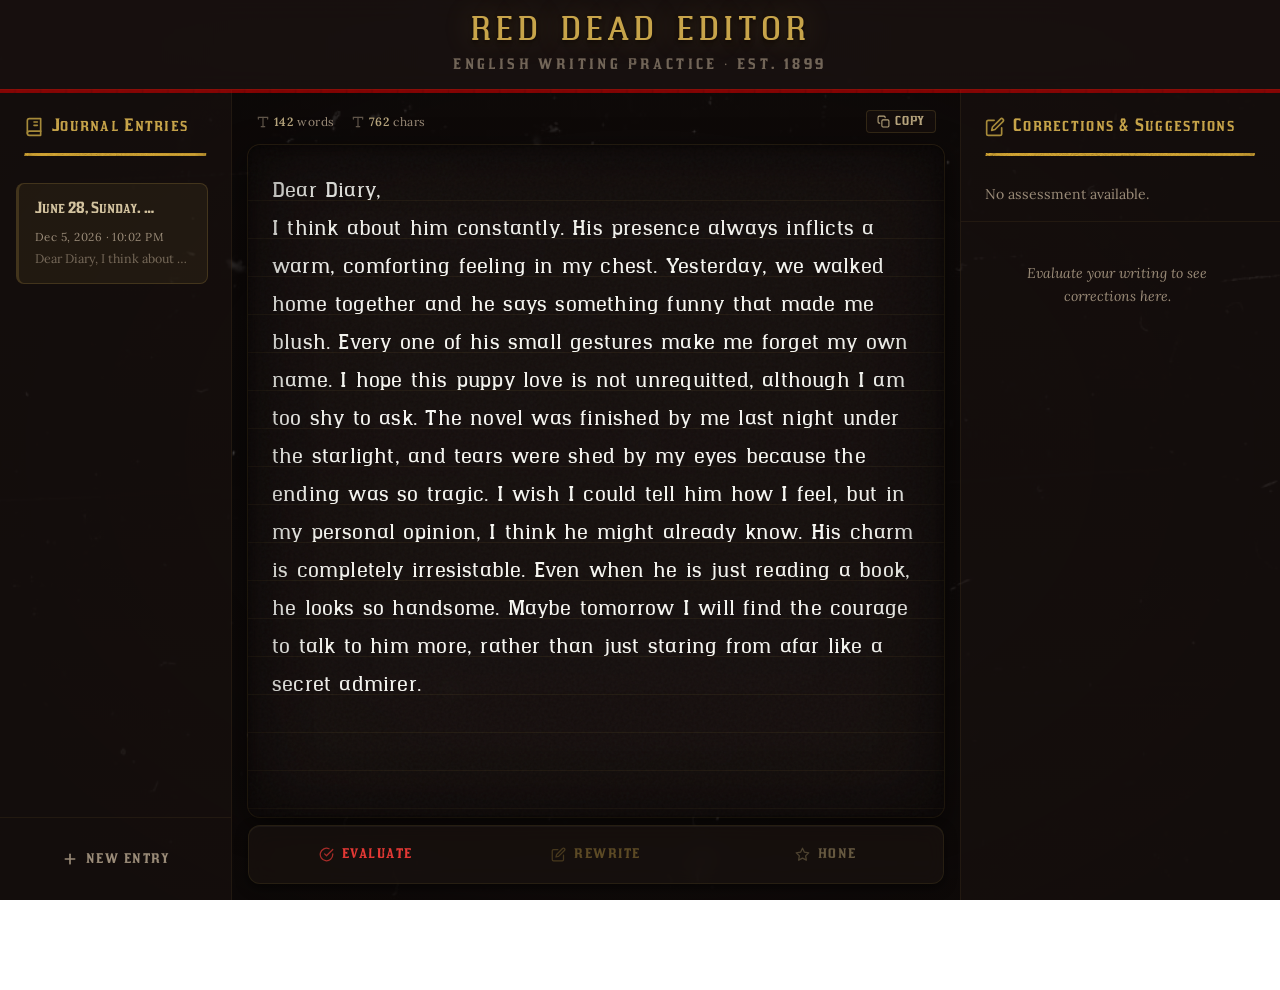
==== commit 1edbc163: "fix(frontend): resolve editor/state bugs, add Dismiss/Apply All/Copy/TTS controls, and optimize UI -" ====
--- a/frontend/index.html
+++ b/frontend/index.html
@@ -105,7 +105,7 @@
 
     <!-- ===== CENTER: Journal Writing Area ===== -->
     <section class="journal-area">
-      <!-- Top bar with counts -->
+      <!-- Top bar with counts & copy button -->
       <div class="journal-header">
         <div class="journal-counts">
           <span class="count-badge" id="word-count" title="Word count">
@@ -117,6 +117,13 @@
             <span class="count-value">0</span> chars
           </span>
         </div>
+        <button class="btn-copy-text" id="btn-copy-text" type="button" title="Copy current text to clipboard" aria-label="Copy text">
+          <svg width="13" height="13" viewBox="0 0 24 24" fill="none" stroke="currentColor" stroke-width="2" stroke-linecap="round" stroke-linejoin="round">
+            <rect x="9" y="9" width="13" height="13" rx="2" ry="2"/>
+            <path d="M5 15H4a2 2 0 0 1-2-2V4a2 2 0 0 1 2-2h9a2 2 0 0 1 2 2v1"/>
+          </svg>
+          <span class="copy-label">Copy</span>
+        </button>
       </div>
 
       <!-- The dual-layer editor container -->
@@ -124,6 +131,11 @@
         <!-- Rewrite banner — shown in rewrite mode -->
         <div class="rewrite-banner" id="rewrite-banner" style="display: none;">
           <span class="rewrite-banner-text">Showing full-text rewrite comparison</span>
+        </div>
+
+        <!-- Hone banner — shown in read-only hone preview mode -->
+        <div class="rewrite-banner hone-banner" id="hone-banner" style="display: none;">
+          <span class="rewrite-banner-text">Polished narrative (read-only) · Click Hone to return to your draft</span>
         </div>
 
         <!-- Highlight layer: sits behind the textarea, shows colored marks -->
--- a/frontend/style.css
+++ b/frontend/style.css
@@ -50,15 +50,15 @@
   --text-light:      #e8dcc8;
   --text-muted:      #9a8b78;
 
-  /* === Error Type Colors === */
-  --err-grammar:     #c62828;
-  --err-grammar-bg:  rgba(198, 40, 40, 0.18);
-  --err-spelling:    #e65100;
-  --err-spelling-bg: rgba(230, 81, 0, 0.18);
-  --err-style:       #c7a44a;
-  --err-style-bg:    rgba(199, 164, 74, 0.18);
-  --err-vocabulary:  #1565c0;
-  --err-vocab-bg:    rgba(21, 101, 192, 0.18);
+  /* === Error Type Colors (WCAG AA legible on dark cards) === */
+  --err-grammar:     #f46a6a;
+  --err-grammar-bg:  rgba(244, 106, 106, 0.16);
+  --err-spelling:    #ffa726;
+  --err-spelling-bg: rgba(255, 167, 38, 0.16);
+  --err-style:       #e8d48b;
+  --err-style-bg:    rgba(232, 212, 139, 0.16);
+  --err-vocabulary:  #64b5f6;
+  --err-vocab-bg:    rgba(100, 181, 246, 0.16);
 
   /* === Spacing === */
   --space-xs:  4px;
@@ -70,8 +70,8 @@
 
   /* === Sizing === */
   --header-height: 90px;
-  --sidebar-width-left:  280px;
-  --sidebar-width-right: 408px;
+  --sidebar-width-left:  256px;
+  --sidebar-width-right: 356px;
   --radius-sm: 4px;
   --radius-md: 8px;
   --radius-lg: 12px;
@@ -176,7 +176,7 @@
       rgba(var(--bg-deep-rgb), 0.45) 50%,
       rgba(var(--bg-deep-rgb), 0.65) 100%
     ),
-    url('assets/background.jpg') center / cover no-repeat fixed;
+    url('assets/background.jpg') center / cover no-repeat;
   background-color: var(--bg-deep);
 }
 
@@ -379,6 +379,13 @@
   overflow: hidden;
 }
 
+@media (max-width: 1366px) and (min-width: 1025px) {
+  :root {
+    --sidebar-width-left:  232px;
+    --sidebar-width-right: 320px;
+  }
+}
+
 /* --------------------------------------------------------------------------
    7. SIDEBARS — Shared Styles
    -------------------------------------------------------------------------- */
@@ -442,7 +449,10 @@
 
 .history-list {
   flex: 1;
+  min-height: 0;
   overflow-y: auto;
+  overflow-x: hidden;
+  scrollbar-gutter: stable;
   padding: 0 var(--space-md);
 }
 
@@ -580,9 +590,38 @@
 .journal-header {
   display: flex;
   align-items: center;
-  justify-content: flex-end;
+  justify-content: space-between;
+  gap: var(--space-sm);
   padding: var(--space-xs) var(--space-sm);
   flex-shrink: 0;
+}
+
+.btn-copy-text {
+  display: inline-flex;
+  align-items: center;
+  gap: 5px;
+  padding: 4px 10px;
+  font-family: 'RedDeadText', 'Lora', serif;
+  font-size: 0.72rem;
+  letter-spacing: 0.06em;
+  text-transform: uppercase;
+  color: var(--parchment-dark);
+  background: rgba(var(--bg-deep-rgb), 0.55);
+  border: 1px solid rgba(199, 164, 74, 0.18);
+  border-radius: var(--radius-sm);
+  transition: color var(--transition-fast), background var(--transition-fast), border-color var(--transition-fast);
+}
+
+.btn-copy-text:hover {
+  color: var(--gold-light);
+  background: rgba(199, 164, 74, 0.12);
+  border-color: rgba(199, 164, 74, 0.45);
+}
+
+.btn-copy-text.copied {
+  color: var(--ink);
+  background: var(--gold);
+  border-color: var(--gold-light);
 }
 
 .journal-counts {
@@ -624,17 +663,9 @@
   backdrop-filter: blur(8px);
   -webkit-backdrop-filter: blur(8px);
   background-image:
-    /* Faint ruled lines in gold/white for dark mode */
-    repeating-linear-gradient(
-      to bottom,
-      transparent,
-      transparent calc(var(--editor-line-height) - 1px),
-      rgba(199, 164, 74, 0.08) calc(var(--editor-line-height) - 1px),
-      rgba(199, 164, 74, 0.08) var(--editor-line-height)
-    ),
-    /* Subtle grain noise (CSS only) */
+    /* Subtle grain noise (CSS only); ruled lines live on .editor-textarea with background-attachment: local */
     url("data:image/svg+xml,%3Csvg viewBox='0 0 256 256' xmlns='http://www.w3.org/2000/svg'%3E%3Cfilter id='n'%3E%3CfeTurbulence type='fractalNoise' baseFrequency='0.9' numOctaves='4' stitchTiles='stitch'/%3E%3C/filter%3E%3Crect width='100%25' height='100%25' filter='url(%23n)' opacity='0.04'/%3E%3C/svg%3E");
-  background-position: 0 var(--editor-line-offset), 0 0;
+  background-position: 0 0;
 }
 
 /* Aged edge effect on the writing surface */
@@ -696,9 +727,18 @@
   border-bottom-color: var(--gold-light);
 }
 
-/* Textarea: transparent background so highlight shows through */
+/* Textarea: transparent background with local-scrolling ruled lines */
 .editor-textarea {
-  background: transparent;
+  background-color: transparent;
+  background-image: repeating-linear-gradient(
+    to bottom,
+    transparent,
+    transparent calc(var(--editor-line-height) - 1px),
+    rgba(199, 164, 74, 0.08) calc(var(--editor-line-height) - 1px),
+    rgba(199, 164, 74, 0.08) var(--editor-line-height)
+  );
+  background-attachment: local;
+  background-position: 0 var(--editor-line-offset);
   color: #f5f5f0; /* Chalk white */
   caret-color: var(--gold);
   resize: none;
@@ -730,15 +770,43 @@
   pointer-events: auto; /* Allow clicks/taps on mobile viewports */
 }
 
+/* On desktop in edit mode, let clicks, caret placement, and text selection pass through error marks to the textarea */
+@media (min-width: 1025px) {
+  .journal-container:not(.view-rewrite) .highlight-layer mark[data-error-index] {
+    pointer-events: none;
+  }
+}
+
+.highlight-layer mark.mark-grammar {
+  border-bottom-color: var(--err-grammar);
+}
+
+.highlight-layer mark.mark-spelling {
+  border-bottom-color: var(--err-spelling);
+}
+
+.highlight-layer mark.mark-style {
+  border-bottom-color: var(--err-style);
+}
+
+.highlight-layer mark.mark-vocabulary {
+  border-bottom-color: var(--err-vocabulary);
+}
+
 .highlight-layer mark.mark-hover {
-  background-color: rgba(229, 57, 53, 0.25) !important; /* Semi-transparent dark red background on hover */
-}
-
-.mark-grammar,
-.mark-spelling,
-.mark-style,
-.mark-vocabulary {
-  background: transparent;
+  background-color: rgba(244, 106, 106, 0.24) !important;
+}
+
+.highlight-layer mark.mark-spelling.mark-hover {
+  background-color: rgba(255, 167, 38, 0.24) !important;
+}
+
+.highlight-layer mark.mark-style.mark-hover {
+  background-color: rgba(232, 212, 139, 0.24) !important;
+}
+
+.highlight-layer mark.mark-vocabulary.mark-hover {
+  background-color: rgba(100, 181, 246, 0.24) !important;
 }
 
 /* --- Loading overlay --- */
@@ -937,13 +1005,15 @@
   color: var(--red-glow);
 }
 
-.btn-evaluate:hover:not(:disabled) {
+.btn-evaluate:hover:not(:disabled),
+.btn-evaluate.btn--active:not(:disabled) {
   color: #fff;
   background: var(--red-deep);
   border-color: var(--red-bright);
-  box-shadow: 0 0 18px rgba(229, 57, 53, 0.2);
-}
-
+  box-shadow: 0 0 18px rgba(229, 57, 53, 0.24);
+}
+
+.btn-evaluate.btn--active .btn-icon { opacity: 1; }
 .btn-evaluate .btn-icon svg { stroke: currentColor; }
 
 /* --- Rewrite — gold accent --- */
@@ -951,26 +1021,31 @@
   color: var(--gold);
 }
 
-.btn-rewrite:hover:not(:disabled) {
+.btn-rewrite:hover:not(:disabled),
+.btn-rewrite.btn--active:not(:disabled) {
   color: var(--ink);
   background: var(--gold);
   border-color: var(--gold-light);
-  box-shadow: 0 0 18px rgba(199, 164, 74, 0.25);
-}
-
+  box-shadow: 0 0 18px rgba(199, 164, 74, 0.28);
+}
+
+.btn-rewrite.btn--active .btn-icon { opacity: 1; }
 .btn-rewrite .btn-icon svg { stroke: currentColor; }
 
-/* --- Hone — muted gold outline accent --- */
+/* --- Hone — warm parchment-gold accent --- */
 .btn-hone {
-  color: var(--gold-dim);
-}
-
-.btn-hone:hover:not(:disabled) {
-  color: var(--gold-light);
-  background: rgba(199, 164, 74, 0.1);
-  border-color: var(--gold-dim);
-  box-shadow: 0 0 14px rgba(199, 164, 74, 0.12);
-}
+  color: #e0c98d;
+}
+
+.btn-hone:hover:not(:disabled),
+.btn-hone.btn--active:not(:disabled) {
+  color: var(--ink);
+  background: var(--gold-light);
+  border-color: var(--parchment-light);
+  box-shadow: 0 0 18px rgba(232, 212, 139, 0.28);
+}
+
+.btn-hone.btn--active .btn-icon { opacity: 1; }
 
 .btn-hone .btn-icon svg { stroke: currentColor; }
 
@@ -1009,13 +1084,12 @@
    -------------------------------------------------------------------------- */
 
 .corrections-sidebar {
-  overflow-y: auto;
-}
-
-
+  overflow: hidden;
+}
 
 /* --- Summary Text --- */
 .summary-text {
+  flex-shrink: 0;
   padding: 0 var(--space-lg) var(--space-md);
   font-size: 0.88rem;
   color: var(--text-muted);
@@ -1027,8 +1101,48 @@
   color: var(--parchment);
 }
 
+.summary-bar {
+  display: flex;
+  align-items: center;
+  justify-content: space-between;
+  gap: var(--space-sm);
+  flex-wrap: wrap;
+}
+
+.summary-bar p {
+  margin: 0;
+  flex: 1;
+  min-width: 0;
+}
+
+.btn-apply-all {
+  flex: 0 0 auto;
+  padding: 5px 12px;
+  font-family: 'RedDeadText', 'Lora', serif;
+  font-size: 0.7rem;
+  text-transform: uppercase;
+  letter-spacing: 0.06em;
+  color: var(--gold-light);
+  background: rgba(199, 164, 74, 0.12);
+  border: 1px solid rgba(199, 164, 74, 0.45);
+  border-radius: var(--radius-sm);
+  transition: background var(--transition-fast), color var(--transition-fast), border-color var(--transition-fast), box-shadow var(--transition-fast);
+}
+
+.btn-apply-all:hover {
+  color: var(--ink);
+  background: var(--gold);
+  border-color: var(--gold-light);
+  box-shadow: 0 0 12px rgba(199, 164, 74, 0.25);
+}
+
 /* --- Corrections List --- */
 .corrections-list {
+  flex: 1;
+  min-height: 0;
+  overflow-y: auto;
+  overflow-x: hidden;
+  scrollbar-gutter: stable;
   padding: var(--space-md) var(--space-lg);
   display: flex;
   flex-direction: column;
@@ -1036,6 +1150,7 @@
 }
 
 .correction-card {
+  position: relative;
   background: rgba(var(--bg-deep-rgb), 0.6);
   border: 1px solid rgba(199, 164, 74, 0.1);
   border-radius: var(--radius-md);
@@ -1043,9 +1158,21 @@
   display: flex;
   flex-direction: column;
   gap: var(--space-sm);
-  transition:
-    border-color var(--transition-fast),
-    box-shadow var(--transition-fast);
+  contain: layout style;
+  transition: border-color var(--transition-fast);
+}
+
+/* GPU-composited glow layer (animates opacity instead of re-rasterizing box-shadow each frame) */
+.correction-card::after {
+  content: '';
+  position: absolute;
+  inset: -1px;
+  border-radius: inherit;
+  pointer-events: none;
+  box-shadow: 0 0 18px rgba(199, 164, 74, 0.25);
+  opacity: 0;
+  will-change: opacity;
+  transition: opacity var(--transition-fast);
 }
 
 .corrections-list.stagger-in .correction-card {
@@ -1053,8 +1180,19 @@
 }
 
 .correction-card:hover {
-  border-color: rgba(199, 164, 74, 0.25);
-  box-shadow: var(--shadow-glow);
+  border-color: rgba(199, 164, 74, 0.28);
+}
+
+.correction-card:hover::after {
+  opacity: 0.65;
+}
+
+.correction-card.card-active {
+  border-color: var(--gold);
+}
+
+.correction-card.card-active::after {
+  opacity: 1;
 }
 
 /* Error type badge */
@@ -1107,7 +1245,16 @@
   margin: 4px 0;
 }
 
+.correction-card-actions {
+  display: flex;
+  align-items: center;
+  gap: var(--space-sm);
+  flex-wrap: wrap;
+  margin-top: 2px;
+}
+
 .btn-apply-fix {
+  flex: 0 0 auto;
   align-self: flex-start;
   padding: var(--space-xs) var(--space-md);
   font-family: 'RedDeadText', 'Lora', serif;
@@ -1125,6 +1272,26 @@
 .btn-apply-fix:hover {
   background-color: var(--red-bright);
   box-shadow: 0 0 12px rgba(198, 40, 40, 0.3);
+}
+
+.btn-dismiss-fix {
+  flex: 0 0 auto;
+  padding: var(--space-xs) 12px;
+  font-family: 'RedDeadText', 'Lora', serif;
+  font-size: 0.72rem;
+  text-transform: uppercase;
+  letter-spacing: 0.06em;
+  color: var(--text-muted);
+  background: rgba(212, 196, 160, 0.06);
+  border: 1px solid rgba(199, 164, 74, 0.2);
+  border-radius: var(--radius-sm);
+  transition: color var(--transition-fast), background var(--transition-fast), border-color var(--transition-fast);
+}
+
+.btn-dismiss-fix:hover:not(:disabled) {
+  color: var(--parchment-light);
+  background: rgba(212, 196, 160, 0.14);
+  border-color: rgba(199, 164, 74, 0.45);
 }
 
 /* TTS player styles removed */
@@ -1240,10 +1407,12 @@
   border-radius: 99px;
 }
 
-/* Firefox */
-* {
-  scrollbar-width: thin;
-  scrollbar-color: var(--parchment-dark) rgba(var(--bg-deep-rgb), 0.3);
+/* Firefox (avoid overriding ::-webkit-scrollbar in Chromium 121+) */
+@supports not selector(::-webkit-scrollbar) {
+  * {
+    scrollbar-width: thin;
+    scrollbar-color: var(--parchment-dark) rgba(var(--bg-deep-rgb), 0.3);
+  }
 }
 
 /* --------------------------------------------------------------------------
@@ -1664,14 +1833,23 @@
   padding-top: 28px !important; /* Align to the first ruled line (Ruled Line 1) under the banner on desktop */
 }
 
+.journal-container.view-hone .editor-textarea,
+.journal-container.view-hone .highlight-layer {
+  padding-top: calc(28px + var(--editor-line-height)) !important;
+}
+
 @media (max-width: 1024px) {
-  .journal-container.view-rewrite .highlight-layer {
+  .journal-container.view-rewrite .highlight-layer,
+  .journal-container.view-hone .editor-textarea,
+  .journal-container.view-hone .highlight-layer {
     padding-top: calc(22px + var(--editor-line-height)) !important; /* Keep offset on mobile/tablet to avoid overlapping banner */
   }
 }
 
 @media (max-width: 480px) {
-  .journal-container.view-rewrite .highlight-layer {
+  .journal-container.view-rewrite .highlight-layer,
+  .journal-container.view-hone .editor-textarea,
+  .journal-container.view-hone .highlight-layer {
     padding-top: calc(18px + var(--editor-line-height)) !important; /* Keep offset on mobile/tablet to avoid overlapping banner */
   }
 }
@@ -1733,18 +1911,59 @@
   white-space: pre-wrap;
 }
 
+/* --- Explicit Inline TTS Speaker Button --- */
+.btn-tts-play {
+  display: inline-flex;
+  align-items: center;
+  justify-content: center;
+  vertical-align: middle;
+  width: 26px;
+  height: 26px;
+  margin-left: 8px;
+  padding: 0;
+  line-height: 1;
+  font-style: normal;
+  color: var(--gold-dim);
+  background: rgba(199, 164, 74, 0.08);
+  border: 1px solid rgba(199, 164, 74, 0.22);
+  border-radius: 50%;
+  cursor: pointer;
+  opacity: 0.72;
+  transition: color var(--transition-fast), background var(--transition-fast), border-color var(--transition-fast), opacity var(--transition-fast), transform var(--transition-fast);
+}
+
+.interleaved-block:hover .btn-tts-play,
+.interleaved-block.active-block .btn-tts-play,
+.btn-tts-play:hover,
+.btn-tts-play:focus-visible {
+  opacity: 1;
+  color: var(--gold-light);
+  border-color: rgba(199, 164, 74, 0.55);
+}
+
+.btn-tts-play:hover {
+  background: rgba(199, 164, 74, 0.2);
+  transform: scale(1.06);
+}
+
+.btn-tts-play svg {
+  width: 14px;
+  height: 14px;
+  pointer-events: none;
+}
+
 /* --- TTS Visual Feedback --- */
 .interleaved-rewritten.audio-loading {
   background: rgba(199, 164, 74, 0.12) !important;
   border-left-color: var(--gold) !important;
+}
+
+.interleaved-rewritten.audio-loading .btn-tts-play {
+  opacity: 1;
+  color: var(--gold-light);
+  border-color: var(--gold);
   cursor: wait;
-}
-.interleaved-rewritten.audio-loading::after {
-  content: " ⌛";
-  font-style: normal;
-  display: inline-block;
-  margin-left: 6px;
-  animation: spinner-pulse 1.2s infinite;
+  animation: spinner-pulse 1.1s infinite;
 }
 
 .interleaved-rewritten.audio-playing {
@@ -1752,11 +1971,13 @@
   border-left-color: var(--gold) !important;
   box-shadow: 0 0 12px rgba(199, 164, 74, 0.25);
 }
-.interleaved-rewritten.audio-playing::after {
-  content: " 🔊";
-  font-style: normal;
-  display: inline-block;
-  margin-left: 6px;
+
+.interleaved-rewritten.audio-playing .btn-tts-play {
+  opacity: 1;
+  color: var(--ink);
+  background: var(--gold);
+  border-color: var(--gold-light);
+  box-shadow: 0 0 10px rgba(199, 164, 74, 0.45);
   animation: audio-pulse 1.2s ease-in-out infinite alternate;
 }
 
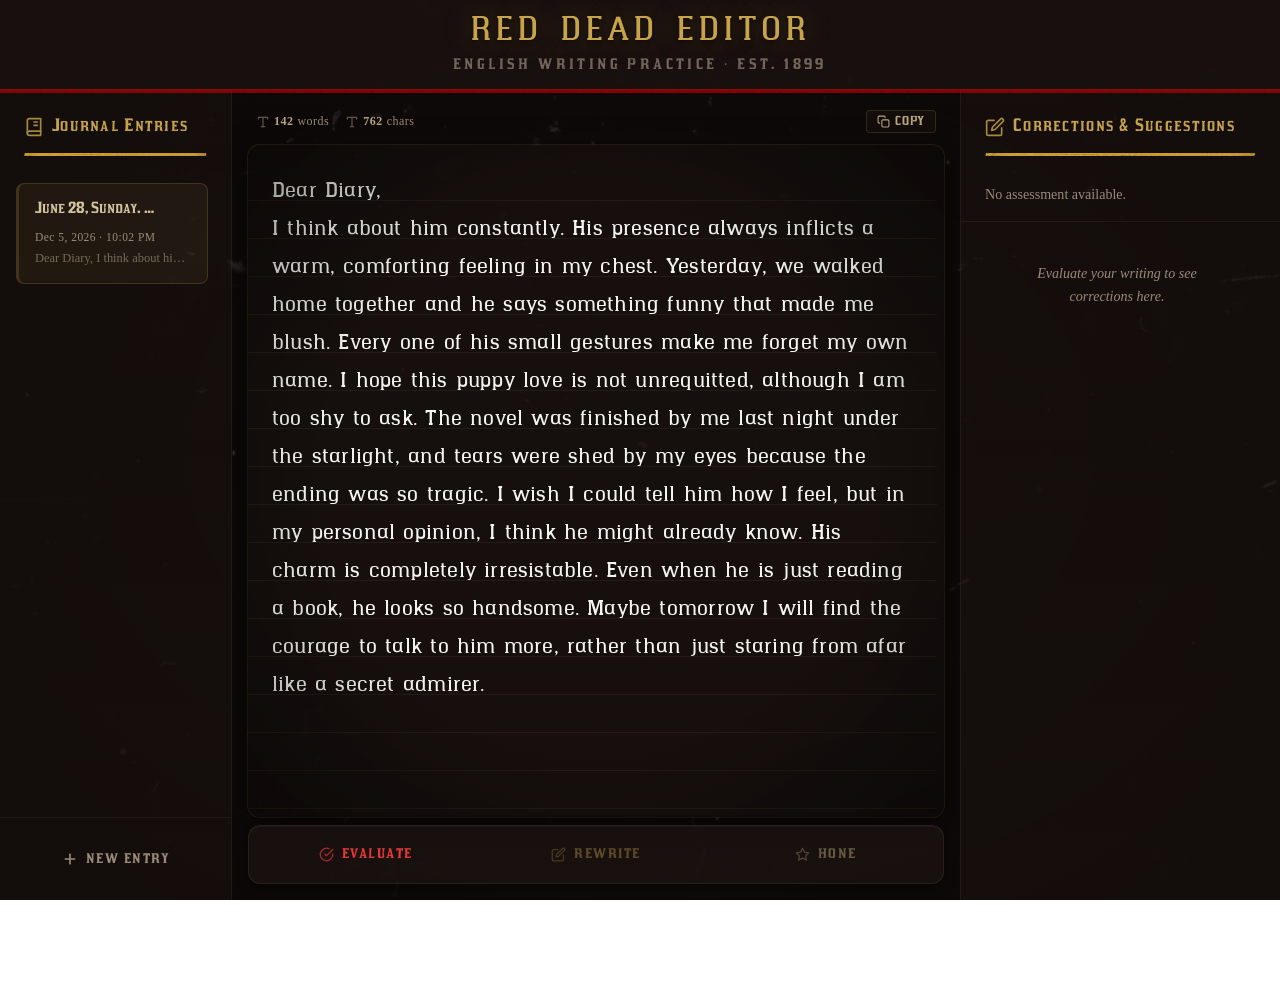
==== commit b65c5378: "Refactor frontend, assets, and backend for production performance" ====
--- a/frontend/index.html
+++ b/frontend/index.html
@@ -10,18 +10,11 @@
   <!-- Favicon -->
   <link rel="icon" type="image/svg+xml" href="data:image/svg+xml,<svg xmlns=%22http://www.w3.org/2000/svg%22 viewBox=%220 0 100 100%22><text y=%22.9em%22 font-size=%2290%22>✒️</text></svg>">
   <link rel="apple-touch-icon" href="assets/marybeth_app_icon.png">
-  <link rel="icon" type="image/png" href="assets/marybeth_app_icon.png">
-
-  <!-- Preload critical fonts for faster rendering -->
-  <link rel="preload" href="assets/red.woff" as="font" type="font/woff" crossorigin>
-  <link rel="preload" href="assets/redT.woff" as="font" type="font/woff" crossorigin>
-
-  <!-- Google Fonts — Lora for that literary, old-world serif feel (using loli.net mirror for China IP compatibility) -->
-  <link rel="preconnect" href="https://fonts.loli.net">
-  <link rel="preconnect" href="https://gstatic.loli.net" crossorigin>
-  <link href="https://fonts.loli.net/css2?family=Lora:ital,wght@0,400;0,500;0,600;0,700;1,400;1,500&display=swap" rel="stylesheet">
-
-  <link rel="stylesheet" href="style.css">
+
+  <!-- Preload critical UI font (WOFF2) -->
+  <link rel="preload" href="assets/red.woff2" as="font" type="font/woff2" crossorigin>
+
+  <link rel="stylesheet" href="style.css?v=20261125">
 </head>
 <body>
 
@@ -138,24 +131,29 @@
           <span class="rewrite-banner-text">Polished narrative (read-only) · Click Hone to return to your draft</span>
         </div>
 
-        <!-- Highlight layer: sits behind the textarea, shows colored marks -->
-        <div class="highlight-layer" id="highlight-layer" aria-hidden="true"></div>
-
-        <!-- The actual editable textarea -->
-        <textarea
-          id="editor-textarea"
-          class="editor-textarea"
-          placeholder="Begin your journal entry here, partner...&#10;&#10;Write about your day on the frontier, a tale from the trail, or anything that comes to mind. When you're ready, hit Evaluate to get your writing checked by the scribes."
-          spellcheck="false"
-          autocomplete="off"
-          autocorrect="off"
-          autocapitalize="sentences"
-        ></textarea>
+        <!-- Single-scroll dual-layer editor surface -->
+        <div class="editor-scroll" id="editor-scroll">
+          <div class="editor-surface" id="editor-surface">
+            <!-- Highlight layer: sits behind the textarea, shows colored marks -->
+            <div class="highlight-layer" id="highlight-layer" aria-hidden="true"></div>
+
+            <!-- The actual editable textarea -->
+            <textarea
+              id="editor-textarea"
+              class="editor-textarea"
+              placeholder="Begin your journal entry here, partner...&#10;&#10;Write about your day on the frontier, a tale from the trail, or anything that comes to mind. When you're ready, hit Evaluate to get your writing checked by the scribes."
+              spellcheck="false"
+              autocomplete="off"
+              autocorrect="off"
+              autocapitalize="sentences"
+            ></textarea>
+          </div>
+        </div>
 
         <!-- Loading overlay — shown during API operations -->
         <div class="loading-overlay" id="loading-overlay">
           <div class="marybeth-avatar" id="marybeth-avatar">
-            <img src="assets/marybeth/idle-reading.webp" alt="Mary-Beth" 
+            <img src="[data-uri]" alt="Mary-Beth"
                  class="marybeth-sprite" id="marybeth-sprite"
                  draggable="false">
           </div>
@@ -169,7 +167,7 @@
           <span class="btn-icon"><svg width="16" height="16" viewBox="0 0 24 24" fill="none" stroke="currentColor" stroke-width="2.5" stroke-linecap="round" stroke-linejoin="round"><path d="M22 11.08V12a10 10 0 1 1-5.93-9.14"/><polyline points="22 4 12 14.01 9 11.01"/></svg></span>
           <span class="btn-label">Evaluate</span>
         </button>
-        <button class="btn btn-rewrite" id="btn-rewrite" title="Rewrite selected sentence">
+        <button class="btn btn-rewrite" id="btn-rewrite" title="Compare sentence-by-sentence rewrites">
           <span class="btn-icon"><svg width="16" height="16" viewBox="0 0 24 24" fill="none" stroke="currentColor" stroke-width="2.5" stroke-linecap="round" stroke-linejoin="round"><path d="M11 4H4a2 2 0 0 0-2 2v14a2 2 0 0 0 2 2h14a2 2 0 0 0 2-2v-7"/><path d="M18.5 2.5a2.121 2.121 0 0 1 3 3L12 15l-4 1 1-4 9.5-9.5z"/></svg></span>
           <span class="btn-label">Rewrite</span>
         </button>
@@ -222,6 +220,6 @@
   <div class="toast-container" id="toast-container"></div>
 
   <!-- App logic -->
-  <script src="app.js"></script>
+  <script src="app.js?v=20261125" defer></script>
 </body>
 </html>
--- a/frontend/style.css
+++ b/frontend/style.css
@@ -9,7 +9,8 @@
 
 @font-face {
   font-family: 'RedDead';
-  src: url('assets/red.woff') format('woff');
+  src: url('assets/red.woff2') format('woff2'),
+       url('assets/red.woff') format('woff');
   font-weight: normal;
   font-style: normal;
   font-display: swap;
@@ -17,7 +18,8 @@
 
 @font-face {
   font-family: 'RedDeadText';
-  src: url('assets/redT.woff') format('woff');
+  src: url('assets/redT.woff2') format('woff2'),
+       url('assets/redT.woff') format('woff');
   font-weight: normal;
   font-style: normal;
   font-display: swap;
@@ -114,7 +116,7 @@
 }
 
 body {
-  font-family: 'Lora', 'Georgia', 'Times New Roman', serif;
+  font-family: 'Georgia', 'Iowan Old Style', 'Times New Roman', serif;
   font-size: 16px;
   line-height: 1.6;
   color: var(--text-light);
@@ -176,7 +178,7 @@
       rgba(var(--bg-deep-rgb), 0.45) 50%,
       rgba(var(--bg-deep-rgb), 0.65) 100%
     ),
-    url('assets/background.jpg') center / cover no-repeat;
+    url('assets/background.webp') center / cover no-repeat;
   background-color: var(--bg-deep);
 }
 
@@ -209,9 +211,7 @@
   align-items: center;
   justify-content: space-between;
   padding: 0 var(--space-lg);
-  background: rgba(var(--bg-deep-rgb), 0.88);
-  backdrop-filter: blur(12px);
-  -webkit-backdrop-filter: blur(12px);
+  background: rgba(var(--bg-deep-rgb), 0.94);
   border-bottom: 1px solid rgba(199, 164, 74, 0.12);
 }
 
@@ -223,7 +223,7 @@
   left: 0;
   right: 0;
   height: 4px;
-  background: url('assets/texturedRed.png') repeat-x center / auto 100%;
+  background: url('assets/texturedRed.webp') repeat-x center / auto 100%;
   opacity: 0.7;
 }
 
@@ -245,59 +245,13 @@
 }
 
 .header-subtitle {
-  font-family: 'RedDeadText', 'Lora', serif;
+  font-family: 'RedDeadText', 'Georgia', serif;
   font-size: clamp(0.7rem, 1.6vw, 0.85rem);
   color: var(--text-muted);
   letter-spacing: 0.25em;
   text-transform: uppercase;
   opacity: 0.7;
   margin-top: 3px;
-}
-
-/* Gallery link button in Header */
-.gallery-header-btn {
-  display: flex;
-  align-items: center;
-  gap: var(--space-sm);
-  padding: 8px 16px;
-  background: rgba(199, 164, 74, 0.08);
-  border: 1px solid rgba(199, 164, 74, 0.2);
-  border-radius: var(--radius-md);
-  color: var(--gold);
-  text-decoration: none;
-  font-family: 'RedDeadText', 'Lora', serif;
-  font-size: 0.85rem;
-  letter-spacing: 0.05em;
-  text-transform: uppercase;
-  transition: all var(--transition-fast);
-  cursor: pointer;
-  z-index: 102;
-}
-
-.gallery-header-btn:hover {
-  background: rgba(199, 164, 74, 0.18);
-  border-color: var(--gold);
-  color: var(--gold-light);
-  box-shadow: 0 0 12px rgba(199, 164, 74, 0.2);
-}
-
-.gallery-btn-icon {
-  transition: transform var(--transition-fast);
-}
-
-.gallery-header-btn:hover .gallery-btn-icon {
-  transform: scale(1.1);
-}
-
-@media (max-width: 768px) {
-  .gallery-header-btn {
-    position: absolute;
-    right: 70px;
-    padding: var(--space-sm);
-  }
-  .gallery-header-btn span {
-    display: none;
-  }
 }
 
 /* Sidebar toggle buttons — hidden on desktop, shown on mobile */
@@ -318,55 +272,6 @@
 }
 
 /* --------------------------------------------------------------------------
-   5b. MARY-BETH AVATAR
-   Sits on the right side of the header, overflowing into the main body.
-   -------------------------------------------------------------------------- */
-
-.marybeth-avatar {
-  position: absolute;
-  right: 36px;
-  bottom: 8px; /* Sits cleanly inside the header, above the red line */
-  z-index: 101; /* Above the header and its ::after stripe */
-  width: 60px;   /* Scaled down to fit within a 90px header height */
-  height: 80px;
-  pointer-events: none;
-  filter: drop-shadow(0 3px 8px rgba(0, 0, 0, 0.4))
-          drop-shadow(0 0 15px rgba(199, 164, 74, 0.1));
-  transition: filter var(--transition-base);
-}
-
-.marybeth-sprite {
-  width: 100%;
-  height: 100%;
-  object-fit: contain;
-  object-position: bottom center;
-  animation: marybeth-breathe 4s ease-in-out infinite;
-  transition: opacity 0.3s ease;
-}
-
-/* Gentle breathing / idle bob */
-@keyframes marybeth-breathe {
-  0%, 100% { transform: translateY(0); }
-  50%      { transform: translateY(-3px); }
-}
-
-/* Pose transition: brief fade */
-.marybeth-sprite.pose-swap {
-  opacity: 0;
-  transform: translateY(2px);
-}
-
-/* Active action pose — pause the breathing, subtle glow */
-.marybeth-avatar.pose-active .marybeth-sprite {
-  animation: none;
-}
-
-.marybeth-avatar.pose-active {
-  filter: drop-shadow(0 4px 16px rgba(0, 0, 0, 0.6))
-          drop-shadow(0 0 24px rgba(199, 164, 74, 0.25));
-}
-
-/* --------------------------------------------------------------------------
    6. APP LAYOUT — Three-column CSS Grid
    -------------------------------------------------------------------------- */
 
@@ -409,7 +314,7 @@
 }
 
 .sidebar-title {
-  font-family: 'RedDeadText', 'Lora', serif;
+  font-family: 'RedDeadText', 'Georgia', serif;
   font-size: 1rem;
   font-weight: normal;
   color: var(--gold);
@@ -420,7 +325,7 @@
   padding-bottom: var(--space-md);
   /* Textured yellow underline */
   border-bottom: 3px solid transparent;
-  background-image: url('assets/texturedYellow.png');
+  background-image: url('assets/texturedYellow.webp');
   background-repeat: no-repeat;
   background-position: bottom left;
   background-size: 100% 3px;
@@ -493,7 +398,7 @@
 }
 
 .history-item-title {
-  font-family: 'RedDeadText', 'Lora', serif;
+  font-family: 'RedDeadText', 'Georgia', serif;
   font-size: 0.9rem;
   font-weight: 500;
   color: var(--parchment);
@@ -558,7 +463,7 @@
   justify-content: center;
   gap: var(--space-sm);
   padding: var(--space-md);
-  font-family: 'RedDeadText', 'Lora', serif;
+  font-family: 'RedDeadText', 'Georgia', serif;
   font-size: 0.85rem;
   letter-spacing: 0.06em;
   text-transform: uppercase;
@@ -601,7 +506,7 @@
   align-items: center;
   gap: 5px;
   padding: 4px 10px;
-  font-family: 'RedDeadText', 'Lora', serif;
+  font-family: 'RedDeadText', 'Georgia', serif;
   font-size: 0.72rem;
   letter-spacing: 0.06em;
   text-transform: uppercase;
@@ -647,49 +552,77 @@
   color: var(--parchment-dark);
 }
 
-/* --- Journal container: the transparent writing surface --- */
+/* --- Journal container: the weathered writing surface --- */
 .journal-container {
   position: relative;
   flex: 1;
+  min-height: 0;
+  display: flex;
+  flex-direction: column;
   overflow: hidden;
   border-radius: var(--radius-lg);
   box-shadow:
     var(--shadow-lg),
-    var(--shadow-inset),
     0 0 0 1px rgba(199, 164, 74, 0.15);
-
-  /* Semi-transparent dark slate background to allow background.jpg to show through */
-  background-color: rgba(26, 18, 16, 0.65);
-  backdrop-filter: blur(8px);
-  -webkit-backdrop-filter: blur(8px);
-  background-image:
-    /* Subtle grain noise (CSS only); ruled lines live on .editor-textarea with background-attachment: local */
-    url("data:image/svg+xml,%3Csvg viewBox='0 0 256 256' xmlns='http://www.w3.org/2000/svg'%3E%3Cfilter id='n'%3E%3CfeTurbulence type='fractalNoise' baseFrequency='0.9' numOctaves='4' stitchTiles='stitch'/%3E%3C/filter%3E%3Crect width='100%25' height='100%25' filter='url(%23n)' opacity='0.04'/%3E%3C/svg%3E");
-  background-position: 0 0;
-}
-
-/* Aged edge effect on the writing surface */
+  background-color: rgba(24, 17, 15, 0.84);
+}
+
+/* Aged edge vignette on the writing surface (zero-blur gradient) */
 .journal-container::before {
   content: '';
   position: absolute;
   inset: 0;
   border-radius: var(--radius-lg);
-  box-shadow:
-    inset 0 0 60px rgba(0, 0, 0, 0.45),
-    inset 0 0 120px rgba(0, 0, 0, 0.3);
+  background: radial-gradient(
+    ellipse at center,
+    transparent 55%,
+    rgba(0, 0, 0, 0.42) 100%
+  );
   pointer-events: none;
-  z-index: 3;
-}
-
-/* --- Shared text styling for overlay sync --- */
+  z-index: 5;
+}
+
+/* Single shared scroll viewport for textarea and highlight overlay */
+.editor-scroll {
+  position: relative;
+  flex: 1 1 0%;
+  min-height: 0;
+  width: 100%;
+  display: flex;
+  flex-direction: column;
+  overflow-y: auto;
+  overflow-x: hidden;
+  -webkit-overflow-scrolling: touch;
+  overscroll-behavior: contain;
+  scrollbar-gutter: stable;
+}
+
+.editor-surface {
+  position: relative;
+  flex: 1 0 auto;
+  display: grid;
+  grid-template-columns: minmax(0, 1fr);
+  grid-template-rows: 1fr;
+  background-image: repeating-linear-gradient(
+    to bottom,
+    transparent,
+    transparent calc(var(--editor-line-height) - 1px),
+    rgba(199, 164, 74, 0.08) calc(var(--editor-line-height) - 1px),
+    rgba(199, 164, 74, 0.08) var(--editor-line-height)
+  );
+  background-attachment: scroll;
+  background-position: 0 var(--editor-line-offset);
+}
+
+/* --- Shared text styling for zero-drift overlay sync --- */
 .highlight-layer,
 .editor-textarea {
-  position: absolute;
-  inset: 0;
+  grid-area: 1 / 1;
   width: 100%;
   height: 100%;
+  min-height: 100%;
   font-family: 'RedDead', 'Georgia', serif;
-  font-size: 1.3em; /* Increased textarea and highlight-layer font size to 1.3em */
+  font-size: 1.3em;
   line-height: var(--editor-line-height);
   padding: var(--space-lg);
   padding-top: 28px; /* align with ruled lines */
@@ -698,14 +631,14 @@
   white-space: pre-wrap;
   letter-spacing: 0.01em;
   border: none;
-  overflow-y: auto;
+  overflow: hidden;
 }
 
 /* Highlight layer: text is invisible, only marks show */
 .highlight-layer {
   color: transparent;
   pointer-events: none;
-  z-index: 4; /* Overlay on top of textarea to capture events on children */
+  z-index: 4; /* Overlay on top of textarea to capture clicks on <mark> badges */
   user-select: none;
   -webkit-user-select: none;
 }
@@ -719,7 +652,6 @@
   position: relative;
   pointer-events: auto !important; /* capture pointer events */
   cursor: pointer;
-  transition: background-color var(--transition-fast), border-color var(--transition-fast);
 }
 
 .highlight-layer mark.mark-applied-fix:hover {
@@ -727,24 +659,14 @@
   border-bottom-color: var(--gold-light);
 }
 
-/* Textarea: transparent background with local-scrolling ruled lines */
+/* Textarea: transparent surface over shared .editor-surface ruled lines */
 .editor-textarea {
   background-color: transparent;
-  background-image: repeating-linear-gradient(
-    to bottom,
-    transparent,
-    transparent calc(var(--editor-line-height) - 1px),
-    rgba(199, 164, 74, 0.08) calc(var(--editor-line-height) - 1px),
-    rgba(199, 164, 74, 0.08) var(--editor-line-height)
-  );
-  background-attachment: local;
-  background-position: 0 var(--editor-line-offset);
   color: #f5f5f0; /* Chalk white */
   caret-color: var(--gold);
   resize: none;
   outline: none;
   z-index: 2;
-  /* Match the highlight layer exactly */
 }
 
 .editor-textarea:read-only {
@@ -766,7 +688,6 @@
   border-radius: 2px;
   padding: 0;
   position: relative;
-  transition: background-color var(--transition-fast);
   pointer-events: auto; /* Allow clicks/taps on mobile viewports */
 }
 
@@ -819,10 +740,9 @@
   align-items: center;
   justify-content: center;
   gap: var(--space-lg);
-  background: rgba(var(--bg-deep-rgb), 0.82);
-  backdrop-filter: blur(4px);
+  background: rgba(var(--bg-deep-rgb), 0.9);
   border-radius: var(--radius-lg);
-  animation: fadeIn 0.3s ease;
+  animation: fadeIn 0.25s ease;
 }
 
 .loading-overlay.visible {
@@ -831,15 +751,14 @@
 
 .loading-overlay .marybeth-avatar {
   position: relative;
-  right: auto;
-  bottom: auto;
   z-index: 2;
-  width: 140px;  /* fit size - appropriate size to display Mary-Beth inside the text area overlay */
+  width: 140px;
   height: 187px; /* 3:4 aspect ratio */
-  display: block !important; /* Ensure it is always shown even if global media queries try to hide it */
+  display: block;
   margin-bottom: var(--space-xs);
   pointer-events: none;
-  opacity: 0.94; /* Deeper integration with background texture */
+  opacity: 0.94;
+  transition: filter var(--transition-base);
 }
 
 .loading-overlay .marybeth-sprite {
@@ -847,9 +766,20 @@
   height: 100%;
   object-fit: contain;
   object-position: bottom center;
+  animation: marybeth-breathe 4s ease-in-out infinite;
   filter: drop-shadow(0 4px 12px rgba(0, 0, 0, 0.5))
           sepia(25%) contrast(1.05) brightness(0.88);
-  transition: opacity 0.3s ease;
+  transition: opacity 0.25s ease;
+}
+
+@keyframes marybeth-breathe {
+  0%, 100% { transform: translateY(0); }
+  50%      { transform: translateY(-3px); }
+}
+
+.marybeth-sprite.pose-swap {
+  opacity: 0;
+  transform: translateY(2px);
 }
 
 /* Custom dynamic waiting/fidgeting state */
@@ -886,7 +816,7 @@
 }
 
 .loading-text {
-  font-family: 'RedDeadText', 'Lora', serif;
+  font-family: 'RedDeadText', 'Georgia', serif;
   font-size: 0.95rem;
   color: var(--gold-light);
   letter-spacing: 0.1em;
@@ -903,9 +833,7 @@
 .journal-footer {
   display: flex;
   flex-shrink: 0;
-  background: rgba(var(--bg-deep-rgb), 0.72);
-  backdrop-filter: blur(10px);
-  -webkit-backdrop-filter: blur(10px);
+  background: rgba(var(--bg-deep-rgb), 0.9);
   border-radius: var(--radius-lg);
   border: 1px solid rgba(199, 164, 74, 0.1);
   box-shadow:
@@ -940,7 +868,7 @@
   justify-content: center;
   gap: var(--space-sm);
   padding: var(--space-md) var(--space-lg);
-  font-family: 'RedDeadText', 'Lora', serif;
+  font-family: 'RedDeadText', 'Georgia', serif;
   font-size: 0.78rem;
   font-weight: 500;
   text-transform: uppercase;
@@ -1049,36 +977,6 @@
 
 .btn-hone .btn-icon svg { stroke: currentColor; }
 
-/* --- Save — parchment accent --- */
-.btn-save {
-  color: var(--parchment-dark);
-}
-
-.btn-save:hover:not(:disabled) {
-  color: var(--ink);
-  background: var(--parchment);
-  border-color: var(--parchment-dark);
-  box-shadow: 0 0 14px rgba(212, 196, 160, 0.15);
-}
-
-.btn-save .btn-icon svg { stroke: currentColor; }
-
-/* --- Loading state --- */
-.btn--loading {
-  pointer-events: none;
-}
-
-.btn--loading::after {
-  content: '';
-  position: absolute;
-  width: 18px;
-  height: 18px;
-  border: 2px solid transparent;
-  border-top-color: currentColor;
-  border-radius: 50%;
-  animation: spin 0.8s linear infinite;
-}
-
 /* --------------------------------------------------------------------------
    11. CORRECTIONS SIDEBAR — Score, Cards, TTS
    -------------------------------------------------------------------------- */
@@ -1118,7 +1016,7 @@
 .btn-apply-all {
   flex: 0 0 auto;
   padding: 5px 12px;
-  font-family: 'RedDeadText', 'Lora', serif;
+  font-family: 'RedDeadText', 'Georgia', serif;
   font-size: 0.7rem;
   text-transform: uppercase;
   letter-spacing: 0.06em;
@@ -1151,55 +1049,61 @@
 
 .correction-card {
   position: relative;
-  background: rgba(var(--bg-deep-rgb), 0.6);
-  border: 1px solid rgba(199, 164, 74, 0.1);
+  background: rgba(var(--bg-deep-rgb), 0.72);
+  border: 1px solid rgba(199, 164, 74, 0.14);
+  border-left: 3px solid transparent;
   border-radius: var(--radius-md);
   padding: var(--space-md);
   display: flex;
   flex-direction: column;
   gap: var(--space-sm);
-  contain: layout style;
-  transition: border-color var(--transition-fast);
-}
-
-/* GPU-composited glow layer (animates opacity instead of re-rasterizing box-shadow each frame) */
-.correction-card::after {
-  content: '';
-  position: absolute;
-  inset: -1px;
-  border-radius: inherit;
-  pointer-events: none;
-  box-shadow: 0 0 18px rgba(199, 164, 74, 0.25);
-  opacity: 0;
-  will-change: opacity;
-  transition: opacity var(--transition-fast);
+  contain: layout style paint;
+  transition: border-color 0.12s ease, background-color 0.12s ease;
 }
 
 .corrections-list.stagger-in .correction-card {
-  animation: slideUpFade 0.45s cubic-bezier(0.16, 1, 0.3, 1) both;
+  animation: slideUpFade 0.35s cubic-bezier(0.16, 1, 0.3, 1) both;
 }
 
 .correction-card:hover {
-  border-color: rgba(199, 164, 74, 0.28);
-}
-
-.correction-card:hover::after {
-  opacity: 0.65;
+  border-color: rgba(199, 164, 74, 0.4);
+  border-left-color: var(--gold-dim);
+  background: rgba(38, 27, 24, 0.88);
 }
 
 .correction-card.card-active {
   border-color: var(--gold);
-}
-
-.correction-card.card-active::after {
-  opacity: 1;
+  border-left-color: var(--gold-light);
+  background: rgba(46, 33, 27, 0.94);
+}
+
+.correction-card.card-exiting {
+  pointer-events: none;
+  transform: translateX(18px);
+  opacity: 0;
+  transition: transform 0.16s cubic-bezier(0.4, 0, 1, 1), opacity 0.16s ease-out;
+}
+
+.correction-card.card-entering {
+  animation: cardRestoreIn 0.22s cubic-bezier(0.16, 1, 0.3, 1) both;
+}
+
+@keyframes cardRestoreIn {
+  from {
+    opacity: 0;
+    transform: translateX(-14px);
+  }
+  to {
+    opacity: 1;
+    transform: translateX(0);
+  }
 }
 
 /* Error type badge */
 .error-badge {
   display: inline-block;
   padding: 2px 10px;
-  font-family: 'RedDeadText', 'Lora', serif;
+  font-family: 'RedDeadText', 'Georgia', serif;
   font-size: 0.68rem;
   font-weight: 600;
   letter-spacing: 0.08em;
@@ -1257,13 +1161,13 @@
   flex: 0 0 auto;
   align-self: flex-start;
   padding: var(--space-xs) var(--space-md);
-  font-family: 'RedDeadText', 'Lora', serif;
+  font-family: 'RedDeadText', 'Georgia', serif;
   font-size: 0.72rem;
   text-transform: uppercase;
   letter-spacing: 0.06em;
   color: #fff;
   background-color: var(--red-deep);
-  background-image: url('assets/texturedRed.png');
+  background-image: url('assets/texturedRed.webp');
   background-repeat: repeat;
   border-radius: var(--radius-sm);
   transition: background-color var(--transition-fast), box-shadow var(--transition-fast);
@@ -1277,7 +1181,7 @@
 .btn-dismiss-fix {
   flex: 0 0 auto;
   padding: var(--space-xs) 12px;
-  font-family: 'RedDeadText', 'Lora', serif;
+  font-family: 'RedDeadText', 'Georgia', serif;
   font-size: 0.72rem;
   text-transform: uppercase;
   letter-spacing: 0.06em;
@@ -1305,8 +1209,7 @@
   position: fixed;
   inset: 0;
   z-index: 49;
-  background: rgba(0, 0, 0, 0.6);
-  backdrop-filter: blur(2px);
+  background: rgba(0, 0, 0, 0.65);
   opacity: 0;
   visibility: hidden;
   transition: opacity var(--transition-drawer), visibility var(--transition-drawer);
@@ -1338,9 +1241,8 @@
   max-width: 400px;
   padding: var(--space-md) var(--space-lg);
   border-radius: var(--radius-md);
-  background: rgba(var(--bg-deep-rgb), 0.95);
-  backdrop-filter: blur(8px);
-  font-family: 'RedDeadText', 'Lora', serif;
+  background: rgba(var(--bg-deep-rgb), 0.97);
+  font-family: 'RedDeadText', 'Georgia', serif;
   font-size: 0.85rem;
   color: var(--text-light);
   box-shadow: var(--shadow-lg);
@@ -1366,6 +1268,30 @@
   border-left: 3px solid var(--parchment-dark);
 }
 
+.toast-warning {
+  border-left: 3px solid var(--err-spelling);
+}
+
+.toast-undo-btn {
+  margin-left: auto;
+  flex-shrink: 0;
+  padding: 3px 10px;
+  font-family: 'RedDeadText', 'Georgia', serif;
+  font-size: 0.72rem;
+  text-transform: uppercase;
+  letter-spacing: 0.06em;
+  color: var(--gold-light);
+  background: rgba(199, 164, 74, 0.14);
+  border: 1px solid rgba(199, 164, 74, 0.45);
+  border-radius: var(--radius-sm);
+  transition: background 0.12s ease, color 0.12s ease;
+}
+
+.toast-undo-btn:hover {
+  background: var(--gold);
+  color: var(--ink);
+}
+
 .toast-icon {
   font-size: 1.2rem;
   flex-shrink: 0;
@@ -1395,16 +1321,18 @@
   background: var(--gold-dim);
 }
 
-/* Journal textarea scrollbar on parchment */
-.editor-textarea::-webkit-scrollbar-track,
-.highlight-layer::-webkit-scrollbar-track {
-  background: rgba(44, 24, 16, 0.06);
-}
-
-.editor-textarea::-webkit-scrollbar-thumb,
-.highlight-layer::-webkit-scrollbar-thumb {
-  background: var(--ink-light);
+/* Journal scroll viewport scrollbar on dark slate surface */
+.editor-scroll::-webkit-scrollbar-track {
+  background: rgba(var(--bg-deep-rgb), 0.25);
+}
+
+.editor-scroll::-webkit-scrollbar-thumb {
+  background: rgba(184, 166, 126, 0.45);
   border-radius: 99px;
+}
+
+.editor-scroll::-webkit-scrollbar-thumb:hover {
+  background: var(--gold-dim);
 }
 
 /* Firefox (avoid overriding ::-webkit-scrollbar in Chromium 121+) */
@@ -1528,8 +1456,7 @@
     bottom: 0;
     z-index: 50;
     width: 300px;
-    background: rgba(var(--bg-deep-rgb), 0.96);
-    backdrop-filter: blur(12px);
+    background: rgba(var(--bg-deep-rgb), 0.98);
     transition: transform var(--transition-drawer);
     box-shadow: var(--shadow-lg);
   }
@@ -1564,11 +1491,6 @@
 @media (max-width: 768px) {
   :root {
     --header-height: 60px;
-  }
-
-  /* Hide Mary-Beth avatar on mobile */
-  .marybeth-avatar {
-    display: none;
   }
 
   .header-title {
@@ -1650,10 +1572,6 @@
     --header-height: 54px;
   }
 
-  .marybeth-avatar {
-    display: none;
-  }
-
   .header-title {
     font-size: 1rem;
   }
@@ -1715,8 +1633,8 @@
    20. MOBILE POPOVER — Floating error card above text marks on tap
    -------------------------------------------------------------------------- */
 
-.highlight-layer.has-popover,
-.editor-textarea.has-popover {
+.editor-surface.has-popover .highlight-layer,
+.editor-surface.has-popover .editor-textarea {
   padding-bottom: 260px !important;
 }
 
@@ -1796,20 +1714,18 @@
    -------------------------------------------------------------------------- */
 
 .rewrite-banner {
-  position: absolute;
-  top: 0;
-  left: 0;
-  right: 0;
-  z-index: 10;
+  position: relative;
+  flex-shrink: 0;
+  z-index: 6;
   display: flex;
   justify-content: center;
   align-items: center;
   background: rgba(26, 18, 16, 0.96);
   border-bottom: 1px solid var(--gold);
   padding: 8px 16px;
-  font-family: 'RedDeadText', 'Lora', serif;
+  font-family: 'RedDeadText', 'Georgia', serif;
   font-size: 0.85rem;
-  box-shadow: 0 4px 20px rgba(0, 0, 0, 0.5);
+  box-shadow: 0 4px 16px rgba(0, 0, 0, 0.45);
   border-radius: var(--radius-lg) var(--radius-lg) 0 0;
 }
 
@@ -1818,9 +1734,14 @@
   text-transform: uppercase;
   letter-spacing: 0.08em;
   font-weight: 600;
+  text-align: center;
 }
 
 /* Container view overrides */
+.journal-container.view-rewrite .editor-surface {
+  background-image: none;
+}
+
 .journal-container.view-rewrite .editor-textarea {
   display: none !important;
 }
@@ -1830,28 +1751,6 @@
   pointer-events: auto !important;
   user-select: text !important;
   -webkit-user-select: text !important;
-  padding-top: 28px !important; /* Align to the first ruled line (Ruled Line 1) under the banner on desktop */
-}
-
-.journal-container.view-hone .editor-textarea,
-.journal-container.view-hone .highlight-layer {
-  padding-top: calc(28px + var(--editor-line-height)) !important;
-}
-
-@media (max-width: 1024px) {
-  .journal-container.view-rewrite .highlight-layer,
-  .journal-container.view-hone .editor-textarea,
-  .journal-container.view-hone .highlight-layer {
-    padding-top: calc(22px + var(--editor-line-height)) !important; /* Keep offset on mobile/tablet to avoid overlapping banner */
-  }
-}
-
-@media (max-width: 480px) {
-  .journal-container.view-rewrite .highlight-layer,
-  .journal-container.view-hone .editor-textarea,
-  .journal-container.view-hone .highlight-layer {
-    padding-top: calc(18px + var(--editor-line-height)) !important; /* Keep offset on mobile/tablet to avoid overlapping banner */
-  }
 }
 
 .journal-container.view-rewrite .highlight-layer mark {
@@ -2081,12 +1980,27 @@
     border-radius: 0;
     background: #fff;
     position: static;
+    display: block;
     height: auto;
+  }
+
+  .journal-container::before {
+    display: none;
+  }
+
+  .editor-scroll,
+  .editor-surface {
+    display: block;
+    height: auto;
+    min-height: 0;
+    overflow: visible;
+    background: none;
   }
 
   .editor-textarea {
     position: static;
     height: auto;
+    min-height: 0;
     color: #000;
     font-size: 12pt;
     padding: 0;
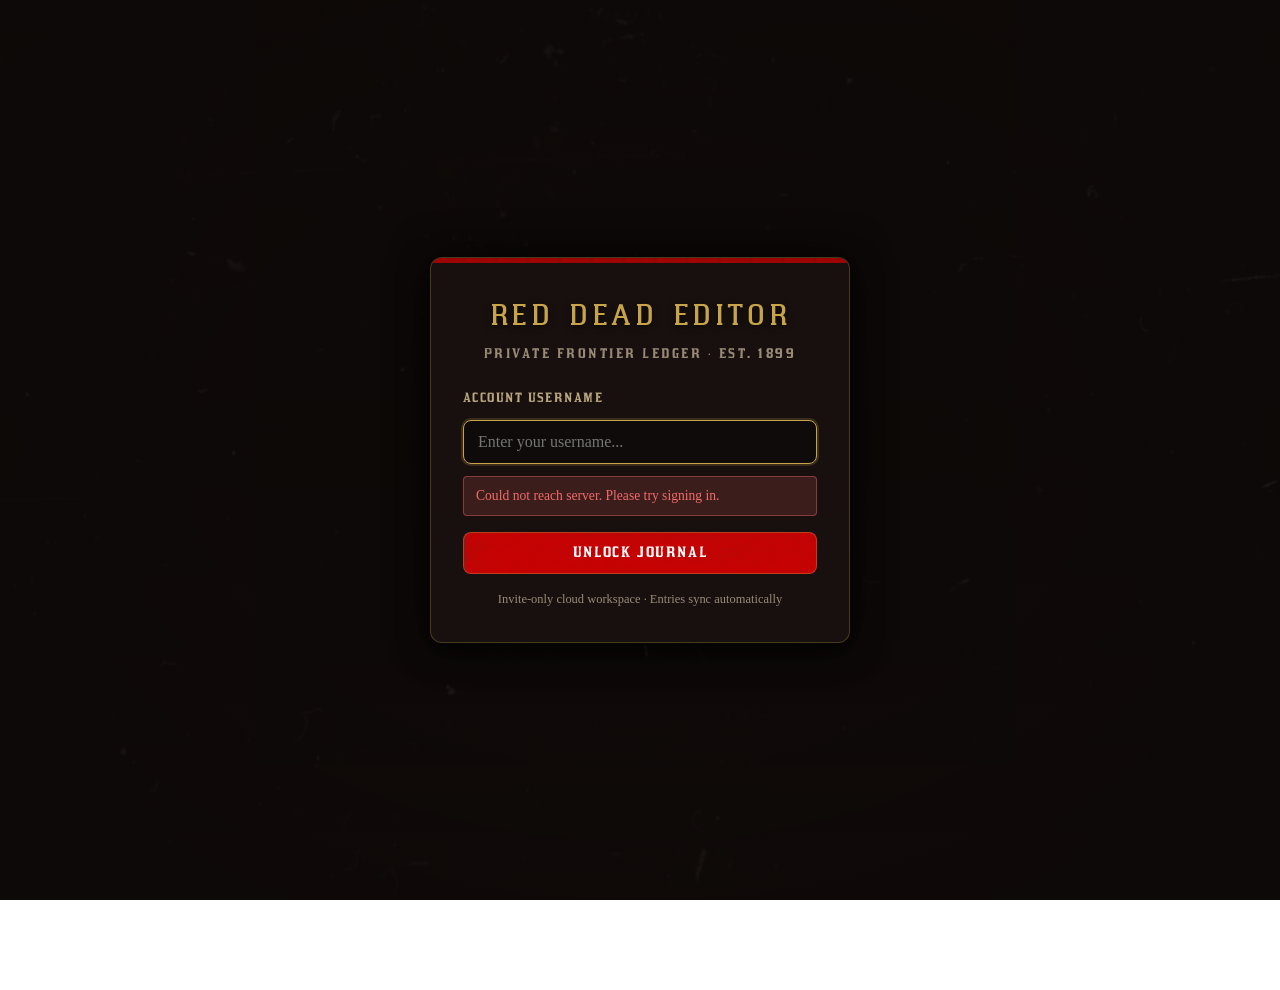
==== commit 21e16f87: "Add invite-only username login and SQLite cloud persistence" ====
--- a/frontend/index.html
+++ b/frontend/index.html
@@ -14,9 +14,9 @@
   <!-- Preload critical UI font (WOFF2) -->
   <link rel="preload" href="assets/red.woff2" as="font" type="font/woff2" crossorigin>
 
-  <link rel="stylesheet" href="style.css?v=20261125">
+  <link rel="stylesheet" href="style.css?v=20261125-auth1">
 </head>
-<body>
+<body class="auth-locked">
 
   <!-- =====================================================
        APP HEADER — Fixed top bar with title and mobile toggles
@@ -38,6 +38,13 @@
     </div>
 
 
+    <!-- Authenticated user status & sign out (desktop) -->
+    <div class="header-user" id="header-user" hidden>
+      <span class="sync-status" id="sync-status" data-state="saved" title="Cloud sync status">Saved</span>
+      <span class="header-username" id="header-username"></span>
+      <button class="btn-logout" id="btn-logout" type="button" title="Sign out">Sign Out</button>
+    </div>
+
     <!-- Right toggle: opens corrections sidebar on mobile -->
     <button class="sidebar-toggle corrections-toggle" id="corrections-toggle-btn" aria-label="Toggle corrections panel">
       <svg width="24" height="24" viewBox="0 0 24 24" fill="none" stroke="currentColor" stroke-width="2" stroke-linecap="round" stroke-linejoin="round">
@@ -93,6 +100,13 @@
           </svg>
           New Entry
         </button>
+        <div class="sidebar-account-row" id="sidebar-account-row" hidden>
+          <div class="sidebar-account-meta">
+            <span class="header-username" id="mobile-username"></span>
+            <span class="sync-status" id="mobile-sync-status" data-state="saved">Saved</span>
+          </div>
+          <button class="btn-logout" id="btn-mobile-logout" type="button">Sign Out</button>
+        </div>
       </div>
     </aside>
 
@@ -216,10 +230,44 @@
   <!-- Mobile sidebar backdrop overlay -->
   <div class="sidebar-backdrop" id="sidebar-backdrop"></div>
 
+  <!-- Invite-only Authentication Gate -->
+  <div class="auth-gate" id="auth-gate" role="dialog" aria-modal="true" aria-labelledby="auth-title">
+    <div class="auth-card">
+      <div class="auth-card-stripe" aria-hidden="true"></div>
+      <h2 class="auth-title" id="auth-title">RED DEAD EDITOR</h2>
+      <p class="auth-subtitle">Private Frontier Ledger · Est. 1899</p>
+
+      <div class="auth-checking" id="auth-checking">
+        <span class="auth-spinner" aria-hidden="true"></span>
+        <span>Verifying ledger access...</span>
+      </div>
+
+      <form class="auth-form" id="auth-form" hidden>
+        <label class="auth-label" for="auth-username-input">Account Username</label>
+        <input
+          class="auth-input"
+          id="auth-username-input"
+          name="username"
+          type="text"
+          placeholder="Enter your username..."
+          autocomplete="username"
+          autocapitalize="none"
+          autocorrect="off"
+          spellcheck="false"
+          maxlength="64"
+          required
+        >
+        <p class="auth-error" id="auth-error" role="alert" hidden></p>
+        <button class="btn btn-auth-submit" id="btn-auth-submit" type="submit">Unlock Journal</button>
+        <p class="auth-footnote">Invite-only cloud workspace · Entries sync automatically</p>
+      </form>
+    </div>
+  </div>
+
   <!-- Toast notification container -->
   <div class="toast-container" id="toast-container"></div>
 
   <!-- App logic -->
-  <script src="app.js?v=20261125" defer></script>
+  <script src="app.js?v=20261125-auth1" defer></script>
 </body>
 </html>
--- a/frontend/style.css
+++ b/frontend/style.css
@@ -1949,7 +1949,10 @@
   .loading-overlay,
   .sidebar-backdrop,
   .toast-container,
-  .sidebar-toggle {
+  .sidebar-toggle,
+  .auth-gate,
+  .header-user,
+  .sidebar-account-row {
     display: none !important;
   }
 
@@ -2010,3 +2013,271 @@
     display: none;
   }
 }
+
+
+/* Header authenticated user status & sync pill */
+.header-user {
+  position: absolute;
+  right: var(--space-lg);
+  top: 50%;
+  transform: translateY(-50%);
+  display: flex;
+  align-items: center;
+  gap: 10px;
+  z-index: 102;
+}
+
+.header-user[hidden] {
+  display: none;
+}
+
+.sync-status {
+  font-family: 'RedDeadText', 'Georgia', serif;
+  font-size: 0.68rem;
+  letter-spacing: 0.08em;
+  text-transform: uppercase;
+  padding: 3px 8px;
+  border-radius: 99px;
+  border: 1px solid rgba(199, 164, 74, 0.22);
+  color: var(--parchment-dark);
+  background: rgba(199, 164, 74, 0.08);
+}
+
+.sync-status[data-state="saving"] {
+  color: var(--gold-light);
+  border-color: rgba(232, 212, 139, 0.45);
+}
+
+.sync-status[data-state="error"] {
+  color: var(--err-grammar);
+  border-color: rgba(244, 106, 106, 0.45);
+  background: rgba(244, 106, 106, 0.12);
+}
+
+.header-username {
+  font-family: 'RedDeadText', 'Georgia', serif;
+  font-size: 0.78rem;
+  letter-spacing: 0.06em;
+  color: var(--gold-light);
+}
+
+.btn-logout {
+  padding: 5px 11px;
+  font-family: 'RedDeadText', 'Georgia', serif;
+  font-size: 0.72rem;
+  letter-spacing: 0.06em;
+  text-transform: uppercase;
+  color: var(--parchment-dark);
+  background: rgba(212, 196, 160, 0.07);
+  border: 1px solid rgba(199, 164, 74, 0.25);
+  border-radius: var(--radius-sm);
+  transition: color var(--transition-fast), border-color var(--transition-fast), background var(--transition-fast);
+}
+
+.btn-logout:hover {
+  color: var(--ink);
+  background: var(--gold);
+  border-color: var(--gold-light);
+}
+
+.sidebar-account-row {
+  display: none;
+  margin-top: var(--space-sm);
+  padding-top: var(--space-sm);
+  border-top: 1px solid rgba(199, 164, 74, 0.12);
+  align-items: center;
+  justify-content: space-between;
+  gap: var(--space-sm);
+}
+
+.sidebar-account-row[hidden] {
+  display: none !important;
+}
+
+.sidebar-account-meta {
+  display: flex;
+  align-items: center;
+  gap: 8px;
+  min-width: 0;
+}
+
+@media (max-width: 1024px) {
+  .header-user {
+    display: none !important;
+  }
+  .sidebar-account-row:not([hidden]) {
+    display: flex;
+  }
+}
+
+/* Lock workspace UI behind invite-only gate */
+body.auth-locked .app-header,
+body.auth-locked .app-layout {
+  visibility: hidden;
+  pointer-events: none;
+}
+
+.auth-gate {
+  position: fixed;
+  inset: 0;
+  z-index: 300;
+  display: none;
+  align-items: center;
+  justify-content: center;
+  padding: var(--space-lg);
+  background: rgba(14, 10, 9, 0.72);
+}
+
+body.auth-locked .auth-gate {
+  display: flex;
+}
+
+.auth-card {
+  position: relative;
+  width: 100%;
+  max-width: 420px;
+  padding: var(--space-xl);
+  background: rgba(24, 17, 15, 0.96);
+  border: 1px solid rgba(199, 164, 74, 0.28);
+  border-radius: var(--radius-lg);
+  box-shadow: var(--shadow-lg), 0 0 40px rgba(0, 0, 0, 0.65);
+  overflow: hidden;
+  text-align: center;
+}
+
+.auth-card-stripe {
+  position: absolute;
+  top: 0;
+  left: 0;
+  right: 0;
+  height: 5px;
+  background: url('assets/texturedRed.webp') repeat-x center / auto 100%;
+  opacity: 0.85;
+}
+
+.auth-title {
+  font-family: 'RedDead', 'Georgia', serif;
+  font-size: 1.85rem;
+  font-weight: normal;
+  color: var(--gold);
+  letter-spacing: 0.12em;
+  text-shadow: 0 2px 6px rgba(0, 0, 0, 0.65);
+  margin-top: var(--space-xs);
+}
+
+.auth-subtitle {
+  font-family: 'RedDeadText', 'Georgia', serif;
+  font-size: 0.78rem;
+  color: var(--text-muted);
+  letter-spacing: 0.2em;
+  text-transform: uppercase;
+  margin-top: 4px;
+  margin-bottom: var(--space-lg);
+}
+
+.auth-checking {
+  display: flex;
+  align-items: center;
+  justify-content: center;
+  gap: 10px;
+  padding: var(--space-lg) 0;
+  font-family: 'RedDeadText', 'Georgia', serif;
+  font-size: 0.9rem;
+  color: var(--parchment);
+}
+
+.auth-checking[hidden] {
+  display: none;
+}
+
+.auth-spinner {
+  width: 16px;
+  height: 16px;
+  border: 2px solid rgba(199, 164, 74, 0.25);
+  border-top-color: var(--gold);
+  border-radius: 50%;
+  animation: spin 0.8s linear infinite;
+}
+
+.auth-form {
+  display: flex;
+  flex-direction: column;
+  gap: 12px;
+  text-align: left;
+}
+
+.auth-form[hidden] {
+  display: none;
+}
+
+.auth-label {
+  font-family: 'RedDeadText', 'Georgia', serif;
+  font-size: 0.75rem;
+  letter-spacing: 0.12em;
+  text-transform: uppercase;
+  color: var(--parchment-dark);
+}
+
+.auth-input {
+  width: 100%;
+  padding: 12px 14px;
+  font-family: 'Georgia', serif;
+  font-size: 1rem;
+  color: #f5f5f0;
+  background: rgba(14, 10, 9, 0.78);
+  border: 1px solid rgba(199, 164, 74, 0.3);
+  border-radius: var(--radius-md);
+  outline: none;
+  transition: border-color var(--transition-fast), box-shadow var(--transition-fast);
+}
+
+.auth-input:focus {
+  border-color: var(--gold);
+  box-shadow: 0 0 0 2px rgba(199, 164, 74, 0.2);
+}
+
+.auth-error {
+  font-size: 0.85rem;
+  color: var(--err-grammar);
+  background: var(--err-grammar-bg);
+  border: 1px solid rgba(244, 106, 106, 0.4);
+  border-radius: var(--radius-sm);
+  padding: 8px 12px;
+  margin: 0;
+}
+
+.auth-error[hidden] {
+  display: none;
+}
+
+.btn-auth-submit {
+  margin-top: 4px;
+  width: 100%;
+  padding: 12px var(--space-lg);
+  color: #fff;
+  background-color: var(--red-deep);
+  background-image: url('assets/texturedRed.webp');
+  background-repeat: repeat;
+  border: 1px solid rgba(199, 164, 74, 0.35);
+  border-radius: var(--radius-md);
+  font-size: 0.84rem;
+  letter-spacing: 0.12em;
+}
+
+.btn-auth-submit:hover:not(:disabled) {
+  background-color: var(--red-bright);
+  border-color: var(--gold);
+  box-shadow: 0 0 18px rgba(198, 40, 40, 0.35);
+}
+
+.btn-auth-submit:disabled {
+  opacity: 0.65;
+  cursor: wait;
+}
+
+.auth-footnote {
+  margin-top: 4px;
+  text-align: center;
+  font-size: 0.78rem;
+  color: var(--text-muted);
+}
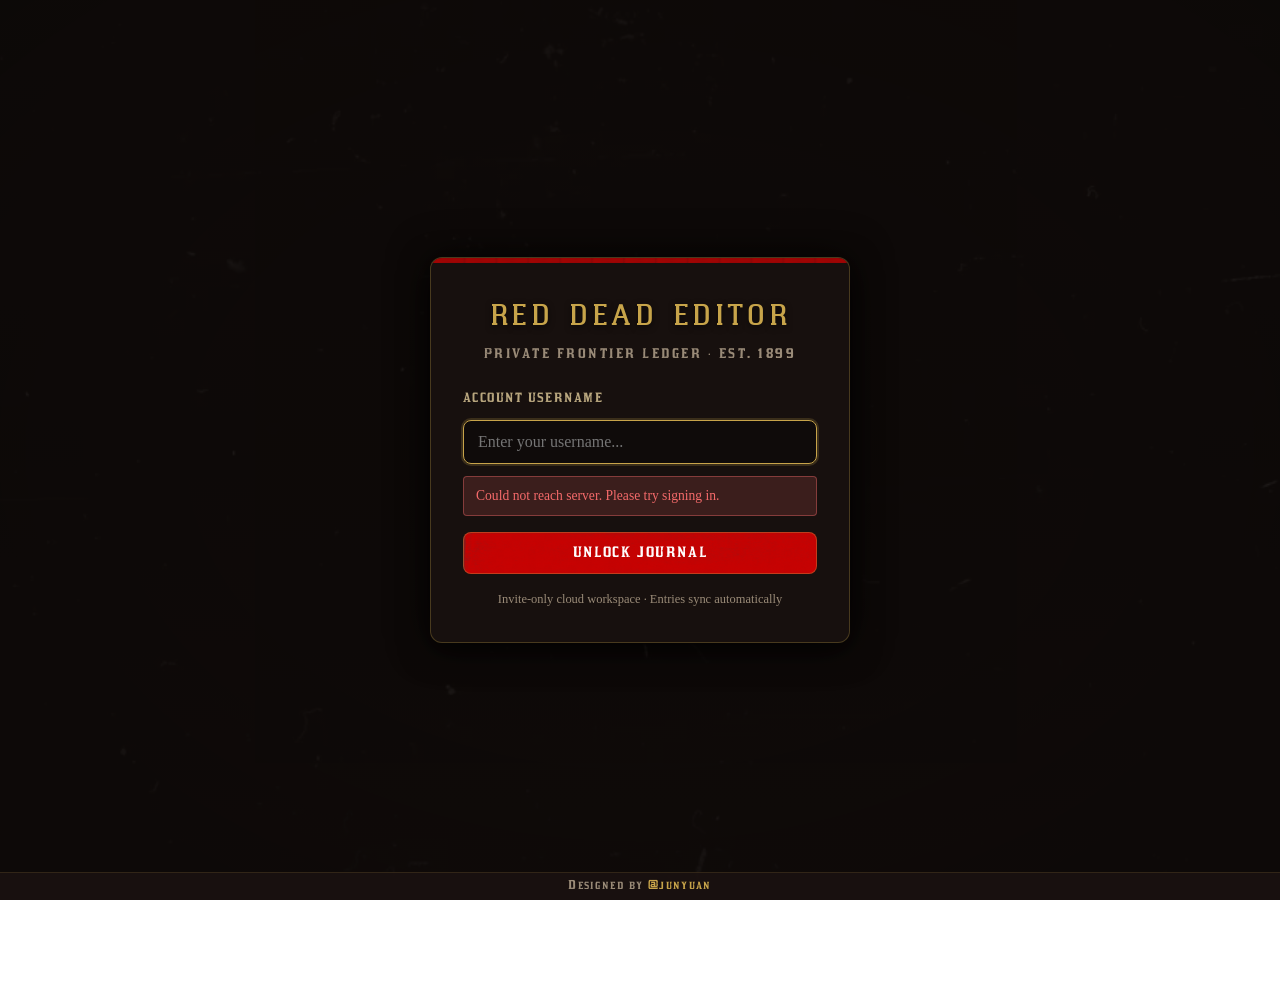
==== commit 3229264a: "Add "Designed by @junyuan" site credit footer" ====
--- a/frontend/index.html
+++ b/frontend/index.html
@@ -14,7 +14,7 @@
   <!-- Preload critical UI font (WOFF2) -->
   <link rel="preload" href="assets/red.woff2" as="font" type="font/woff2" crossorigin>
 
-  <link rel="stylesheet" href="style.css?v=20261125-auth1">
+  <link rel="stylesheet" href="style.css?v=20261125-footer1">
 </head>
 <body class="auth-locked">
 
@@ -264,6 +264,11 @@
     </div>
   </div>
 
+  <!-- Site credit footer -->
+  <footer class="site-footer">
+    <span>Designed by <strong class="footer-credit-handle">@junyuan</strong></span>
+  </footer>
+
   <!-- Toast notification container -->
   <div class="toast-container" id="toast-container"></div>
 
--- a/frontend/style.css
+++ b/frontend/style.css
@@ -72,6 +72,7 @@
 
   /* === Sizing === */
   --header-height: 90px;
+  --footer-height: 28px;
   --sidebar-width-left:  256px;
   --sidebar-width-right: 356px;
   --radius-sm: 4px;
@@ -278,8 +279,8 @@
 .app-layout {
   display: grid;
   grid-template-columns: var(--sidebar-width-left) 1fr var(--sidebar-width-right);
-  height: calc(100vh - var(--header-height));
-  height: calc(100dvh - var(--header-height));
+  height: calc(100vh - var(--header-height) - var(--footer-height));
+  height: calc(100dvh - var(--header-height) - var(--footer-height));
   margin-top: var(--header-height);
   overflow: hidden;
 }
@@ -1226,7 +1227,7 @@
 
 .toast-container {
   position: fixed;
-  bottom: var(--space-lg);
+  bottom: calc(var(--footer-height) + var(--space-md));
   right: var(--space-lg);
   z-index: 200;
   display: flex;
@@ -1453,7 +1454,7 @@
   .sidebar {
     position: fixed;
     top: var(--header-height);
-    bottom: 0;
+    bottom: var(--footer-height);
     z-index: 50;
     width: 300px;
     background: rgba(var(--bg-deep-rgb), 0.98);
@@ -1491,6 +1492,7 @@
 @media (max-width: 768px) {
   :root {
     --header-height: 60px;
+    --footer-height: 24px;
   }
 
   .header-title {
@@ -1553,7 +1555,7 @@
   .toast-container {
     left: var(--space-md);
     right: var(--space-md);
-    bottom: var(--space-md);
+    bottom: calc(var(--footer-height) + var(--space-sm));
   }
 
   .toast {
@@ -1952,7 +1954,8 @@
   .sidebar-toggle,
   .auth-gate,
   .header-user,
-  .sidebar-account-row {
+  .sidebar-account-row,
+  .site-footer {
     display: none !important;
   }
 
@@ -2281,3 +2284,31 @@
   font-size: 0.78rem;
   color: var(--text-muted);
 }
+
+
+/* --------------------------------------------------------------------------
+   22. SITE CREDIT FOOTER
+   -------------------------------------------------------------------------- */
+
+.site-footer {
+  position: fixed;
+  left: 0;
+  right: 0;
+  bottom: 0;
+  z-index: 310;
+  height: var(--footer-height);
+  display: flex;
+  align-items: center;
+  justify-content: center;
+  background: rgba(var(--bg-deep-rgb), 0.94);
+  border-top: 1px solid rgba(199, 164, 74, 0.14);
+  font-family: 'RedDeadText', 'Georgia', serif;
+  font-size: 0.72rem;
+  letter-spacing: 0.12em;
+  color: var(--text-muted);
+}
+
+.footer-credit-handle {
+  color: var(--gold);
+  font-weight: normal;
+}
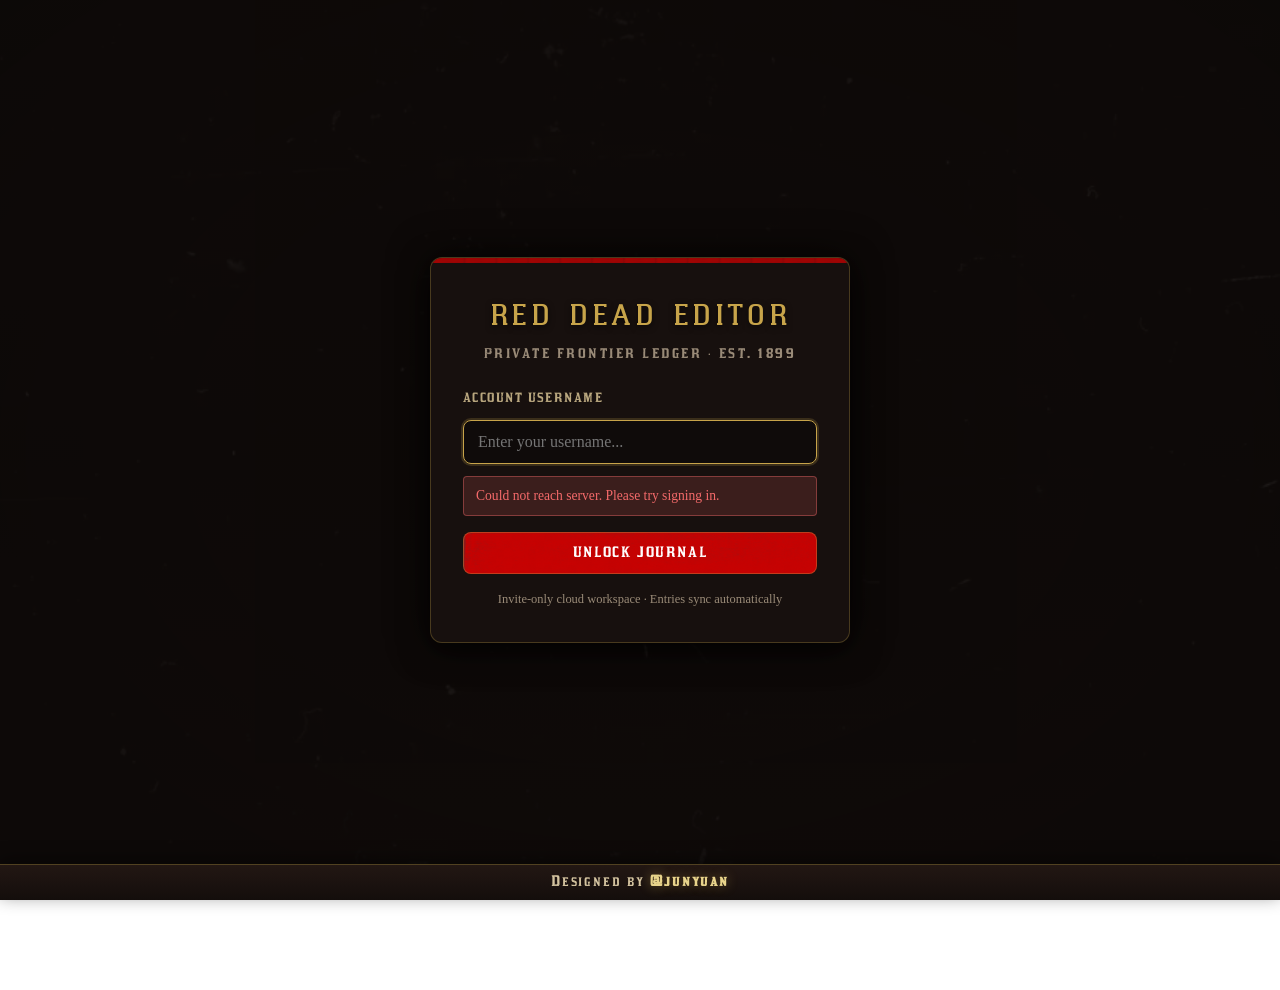
==== commit e74ba11f: "Increase visual prominence of site credit footer" ====
--- a/frontend/index.html
+++ b/frontend/index.html
@@ -14,7 +14,7 @@
   <!-- Preload critical UI font (WOFF2) -->
   <link rel="preload" href="assets/red.woff2" as="font" type="font/woff2" crossorigin>
 
-  <link rel="stylesheet" href="style.css?v=20261125-footer1">
+  <link rel="stylesheet" href="style.css?v=20261125-footer2">
 </head>
 <body class="auth-locked">
 
--- a/frontend/style.css
+++ b/frontend/style.css
@@ -72,7 +72,7 @@
 
   /* === Sizing === */
   --header-height: 90px;
-  --footer-height: 28px;
+  --footer-height: 36px;
   --sidebar-width-left:  256px;
   --sidebar-width-right: 356px;
   --radius-sm: 4px;
@@ -1492,7 +1492,7 @@
 @media (max-width: 768px) {
   :root {
     --header-height: 60px;
-    --footer-height: 24px;
+    --footer-height: 30px;
   }
 
   .header-title {
@@ -2300,15 +2300,23 @@
   display: flex;
   align-items: center;
   justify-content: center;
-  background: rgba(var(--bg-deep-rgb), 0.94);
-  border-top: 1px solid rgba(199, 164, 74, 0.14);
+  background: linear-gradient(180deg, rgba(36, 24, 20, 0.96) 0%, rgba(20, 14, 12, 0.98) 100%);
+  border-top: 1px solid rgba(199, 164, 74, 0.34);
+  box-shadow: 0 -4px 18px rgba(0, 0, 0, 0.45);
   font-family: 'RedDeadText', 'Georgia', serif;
-  font-size: 0.72rem;
-  letter-spacing: 0.12em;
-  color: var(--text-muted);
+  font-size: 0.86rem;
+  letter-spacing: 0.14em;
+  color: var(--parchment);
 }
 
 .footer-credit-handle {
-  color: var(--gold);
-  font-weight: normal;
-}
+  color: var(--gold-light);
+  font-weight: 600;
+  text-shadow: 0 0 12px rgba(199, 164, 74, 0.45);
+}
+
+@media (max-width: 768px) {
+  .site-footer {
+    font-size: 0.78rem;
+  }
+}
